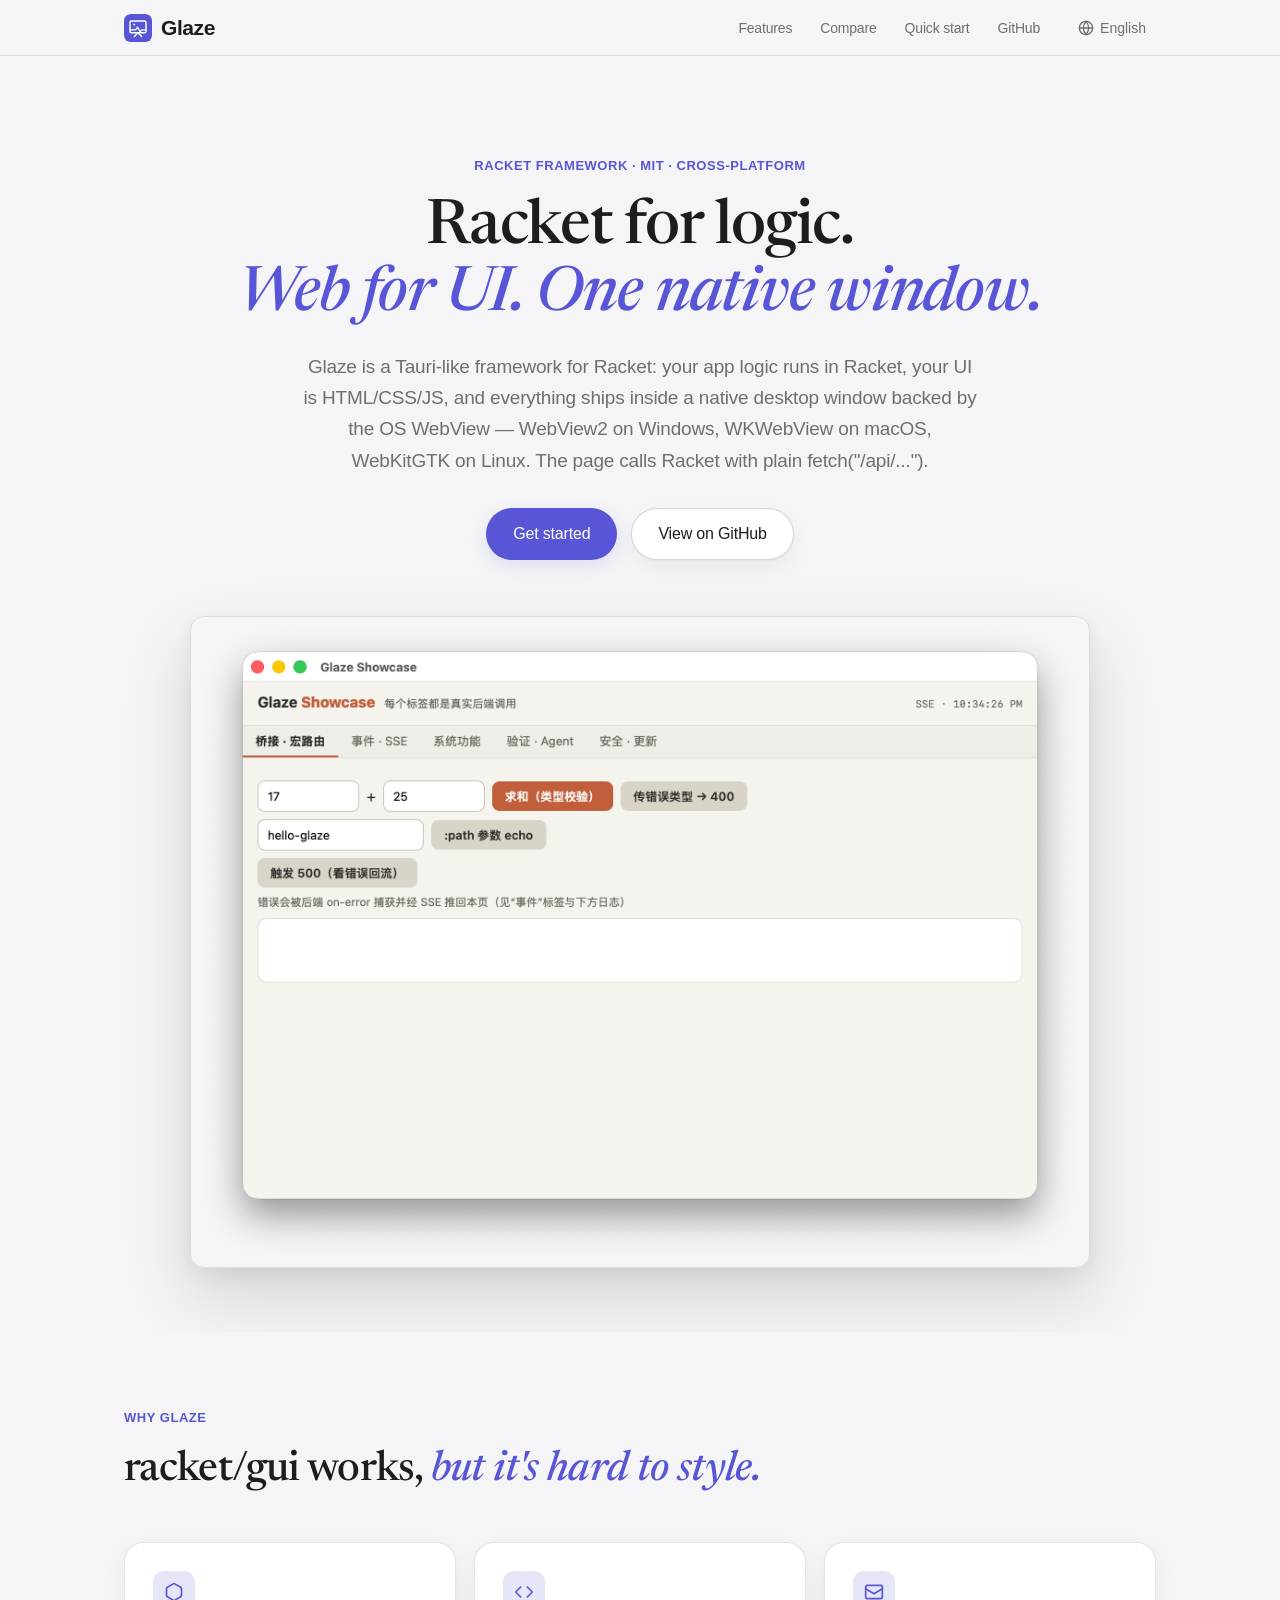
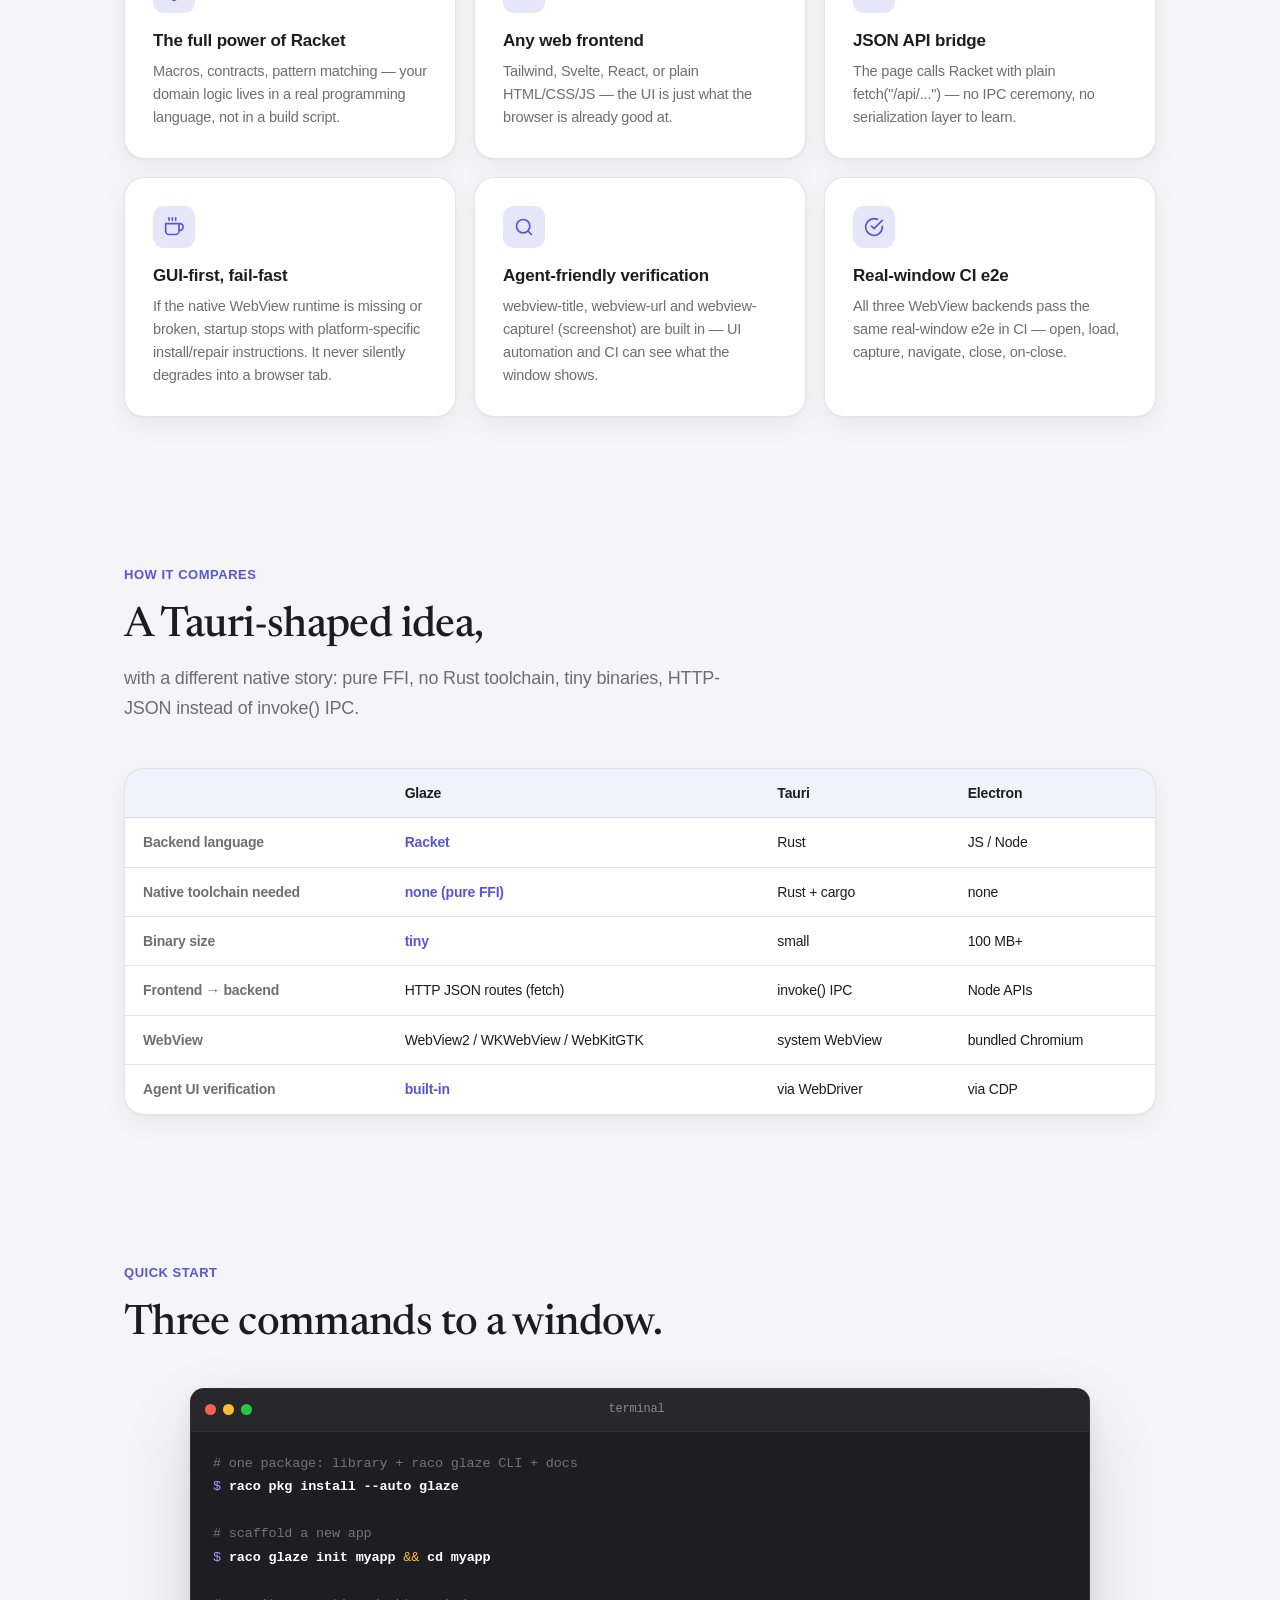
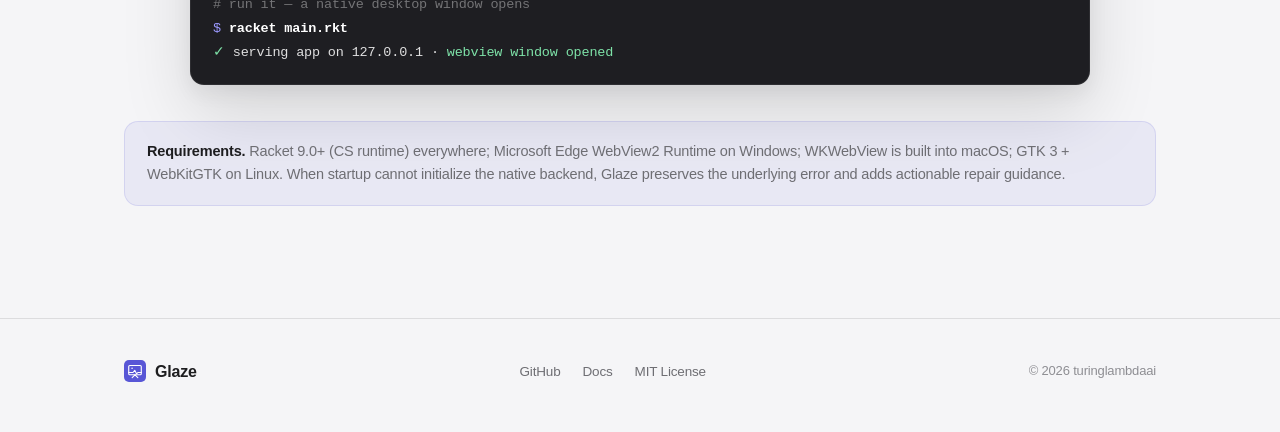
==== docs/index.html @ b22fc03d "build!: require Racket 9.0+ (CS runtime); drop BC and pre-9.0 support" ====
<!DOCTYPE html>
<html lang="en">

<head>
    <meta charset="UTF-8">
    <meta name="viewport" content="width=device-width, initial-scale=1.0">
    <title>Glaze — Racket backend, web UI, native desktop</title>
    <meta name="description" content="Build desktop apps with a Racket backend and a web frontend. A Tauri-like framework for Racket — write your app logic in Racket, build your UI with HTML/CSS/JS, and ship a desktop application.">
    <link rel="stylesheet" href="styles.css">
    <link rel="preconnect" href="https://fonts.googleapis.com">
    <link rel="preconnect" href="https://fonts.gstatic.com" crossorigin>
    <link href="https://fonts.googleapis.com/css2?family=Newsreader:ital,opsz,wght@0,6..72,400;0,6..72,500;1,6..72,500&display=swap" rel="stylesheet">
    <script>document.documentElement.classList.add('js-anim')</script>
    <style>
        :root {
            --accent: #5856D6;
            --accent-hover: #4644C8;
            --accent-soft: rgba(88, 86, 214, 0.15);
            --accent-tint: rgba(88, 86, 214, 0.08);
            --accent-bright: #9B99FF;
        }

        .showcase-img {
            width: 100%;
            border-radius: var(--radius-m);
            box-shadow: var(--shadow-window);
            border: 1px solid var(--border);
            display: block;
        }
    </style>
</head>

<body>

    <!-- Nav -->
    <nav class="nav-container">
        <div class="nav-wrapper">
            <div class="nav-brand">
                <svg class="nav-logo" width="28" height="28" viewBox="0 0 512 512" fill="none">
                    <rect width="512" height="512" rx="115" fill="#5856D6"/>
                    <rect x="110" y="128" width="292" height="216" rx="24" fill="none" stroke="#FFFFFF" stroke-width="26"/>
                    <circle cx="188" cy="192" r="18" fill="#FFFFFF"/>
                    <path d="M110 290 L210 290 L250 240 L290 320 L330 290 L402 290" fill="none" stroke="#FFFFFF" stroke-width="24" stroke-linecap="round" stroke-linejoin="round"/>
                    <path d="M190 410 L256 344 L322 410" fill="none" stroke="#FFFFFF" stroke-width="26" stroke-linecap="round" stroke-linejoin="round"/>
                </svg>
                Glaze
            </div>
            <ul class="nav-menu">
                <li><a href="#features" class="optional" data-en="Features" data-zh="功能">Features</a></li>
                <li><a href="#compare" class="optional" data-en="Compare" data-zh="对比">Compare</a></li>
                <li><a href="#start" data-en="Quick start" data-zh="快速上手">Quick start</a></li>
                <li><a href="https://github.com/turinglambdaai/glaze" class="optional">GitHub</a></li>
                <li class="lang-dropdown-wrapper">
                    <button class="lang-btn" onclick="void 0">
                        <svg width="16" height="16" viewBox="0 0 24 24" fill="none" stroke="currentColor" stroke-width="2" stroke-linecap="round" stroke-linejoin="round">
                            <circle cx="12" cy="12" r="10"></circle>
                            <line x1="2" y1="12" x2="22" y2="12"></line>
                            <path d="M12 2a15.3 15.3 0 0 1 4 10 15.3 15.3 0 0 1-4 10 15.3 15.3 0 0 1-4-10 15.3 15.3 0 0 1 4-10z"></path>
                        </svg>
                        <span id="current-lang-label" data-en="English" data-zh="简体中文">English</span>
                    </button>
                    <ul class="lang-menu">
                        <li onclick="setLanguage('en')">English</li>
                        <li onclick="setLanguage('zh')">简体中文</li>
                    </ul>
                </li>
            </ul>
        </div>
    </nav>

    <!-- Hero -->
    <section class="hero" id="overview">
        <div class="container">
            <span class="eyebrow animate-on-scroll" data-en="Racket framework · MIT · Cross-platform" data-zh="Racket 框架 · MIT · 跨平台">Racket framework · MIT · Cross-platform</span>
            <h1 class="animate-on-scroll">
                <span data-en="Racket for logic." data-zh="Racket 写逻辑，">Racket for logic.</span>
                <span class="accent" data-en="Web for UI. One native window." data-zh="Web 画界面，一个原生窗口。">Web for UI. One native window.</span>
            </h1>
            <p class="lead animate-on-scroll"
                data-en="Glaze is a Tauri-like framework for Racket: your app logic runs in Racket, your UI is HTML/CSS/JS, and everything ships inside a native desktop window backed by the OS WebView — WebView2 on Windows, WKWebView on macOS, WebKitGTK on Linux. The page calls Racket with plain fetch(&quot;/api/...&quot;)."
                data-zh="Glaze 是 Racket 的 Tauri 式框架：应用逻辑跑在 Racket 里，界面用 HTML/CSS/JS 写，最终装进一个由系统 WebView 驱动的原生桌面窗口——Windows 用 WebView2，macOS 用 WKWebView，Linux 用 WebKitGTK。页面里一句 fetch(&quot;/api/...&quot;) 就能调用 Racket。">
                Glaze is a Tauri-like framework for Racket: your app logic runs in Racket, your UI is HTML/CSS/JS, and everything ships inside a native desktop window backed by the OS WebView.
            </p>

            <div class="hero-buttons animate-on-scroll">
                <a href="#start" class="btn btn-primary" data-en="Get started" data-zh="快速上手">Get started</a>
                <a href="https://github.com/turinglambdaai/glaze" class="btn btn-secondary" data-en="View on GitHub" data-zh="在 GitHub 查看">View on GitHub</a>
            </div>

            <div class="hero-visual animate-on-scroll">
                <img class="showcase-img" src="showcase.png" alt="Glaze showcase — every capability in one window" loading="lazy">
            </div>
        </div>
    </section>

    <!-- Features -->
    <section id="features">
        <div class="container">
            <span class="eyebrow animate-on-scroll" data-en="Why Glaze" data-zh="为什么是 Glaze">Why Glaze</span>
            <h2 class="section-title animate-on-scroll">
                <span data-en="racket/gui works," data-zh="racket/gui 能用，">racket/gui works,</span>
                <span class="accent" data-en="but it's hard to style." data-zh="但很难做出产品级 UI。">but it's hard to style.</span>
            </h2>

            <div class="bento-grid">
                <div class="bento-card animate-on-scroll">
                    <div class="card-icon">
                        <svg width="20" height="20" viewBox="0 0 24 24" fill="none" stroke="currentColor" stroke-width="2" stroke-linecap="round" stroke-linejoin="round"><path d="M21 16V8a2 2 0 0 0-1-1.73l-7-4a2 2 0 0 0-2 0l-7 4A2 2 0 0 0 3 8v8a2 2 0 0 0 1 1.73l7 4a2 2 0 0 0 2 0l7-4A2 2 0 0 0 21 16z"/></svg>
                    </div>
                    <h3 data-en="The full power of Racket" data-zh="Racket 的全部威力">The full power of Racket</h3>
                    <p data-en="Macros, contracts, pattern matching — your domain logic lives in a real programming language, not in a build script."
                       data-zh="宏、合约、模式匹配——领域逻辑住在一门真正的编程语言里，而不是构建脚本里。">Macros, contracts, pattern matching — your domain logic lives in a real programming language.</p>
                </div>
                <div class="bento-card animate-on-scroll">
                    <div class="card-icon">
                        <svg width="20" height="20" viewBox="0 0 24 24" fill="none" stroke="currentColor" stroke-width="2" stroke-linecap="round" stroke-linejoin="round"><polyline points="16 18 22 12 16 6"/><polyline points="8 6 2 12 8 18"/></svg>
                    </div>
                    <h3 data-en="Any web frontend" data-zh="任意 Web 前端">Any web frontend</h3>
                    <p data-en="Tailwind, Svelte, React, or plain HTML/CSS/JS — the UI is just what the browser is already good at."
                       data-zh="Tailwind、Svelte、React 或纯 HTML/CSS/JS——界面就用浏览器最擅长的那套。">Tailwind, Svelte, React, or plain HTML/CSS/JS — the UI is just what the browser is already good at.</p>
                </div>
                <div class="bento-card animate-on-scroll">
                    <div class="card-icon">
                        <svg width="20" height="20" viewBox="0 0 24 24" fill="none" stroke="currentColor" stroke-width="2" stroke-linecap="round" stroke-linejoin="round"><rect x="2" y="4" width="20" height="16" rx="2"/><path d="M2 8l10 6 10-6"/></svg>
                    </div>
                    <h3 data-en="JSON API bridge" data-zh="JSON API 桥">JSON API bridge</h3>
                    <p data-en="The page calls Racket with plain fetch(&quot;/api/...&quot;) — no IPC ceremony, no serialization layer to learn."
                       data-zh="页面用一句 fetch(&quot;/api/...&quot;) 调 Racket——没有 IPC 仪式感，没有额外序列化层要学。">The page calls Racket with plain fetch("/api/...") — no IPC ceremony.</p>
                </div>
                <div class="bento-card animate-on-scroll">
                    <div class="card-icon">
                        <svg width="20" height="20" viewBox="0 0 24 24" fill="none" stroke="currentColor" stroke-width="2" stroke-linecap="round" stroke-linejoin="round"><path d="M18 8h1a4 4 0 0 1 0 8h-1M2 8h16v9a4 4 0 0 1-4 4H6a4 4 0 0 1-4-4V8z"/><line x1="6" y1="1" x2="6" y2="4"/><line x1="10" y1="1" x2="10" y2="4"/><line x1="14" y1="1" x2="14" y2="4"/></svg>
                    </div>
                    <h3 data-en="GUI-first, fail-fast" data-zh="GUI 优先，快速失败">GUI-first, fail-fast</h3>
                    <p data-en="If the native WebView runtime is missing or broken, startup stops with platform-specific install/repair instructions. It never silently degrades into a browser tab."
                       data-zh="若系统 WebView 运行时缺失或损坏，启动即停，并给出各平台的安装/修复指引。绝不悄悄退化成一个浏览器标签页。">If the native WebView runtime is missing, startup fails with actionable guidance — never a silent browser-tab fallback.</p>
                </div>
                <div class="bento-card animate-on-scroll">
                    <div class="card-icon">
                        <svg width="20" height="20" viewBox="0 0 24 24" fill="none" stroke="currentColor" stroke-width="2" stroke-linecap="round" stroke-linejoin="round"><circle cx="11" cy="11" r="8"/><line x1="21" y1="21" x2="16.65" y2="16.65"/></svg>
                    </div>
                    <h3 data-en="Agent-friendly verification" data-zh="代理友好的可验证性">Agent-friendly verification</h3>
                    <p data-en="webview-title, webview-url and webview-capture! (screenshot) are built in — UI automation and CI can see what the window shows."
                       data-zh="webview-title、webview-url、webview-capture!（截图）均为内建能力——UI 自动化与 CI 能「看见」窗口里是什么。">webview-title, webview-url and webview-capture! are built in — CI can see what the window shows.</p>
                </div>
                <div class="bento-card animate-on-scroll">
                    <div class="card-icon">
                        <svg width="20" height="20" viewBox="0 0 24 24" fill="none" stroke="currentColor" stroke-width="2" stroke-linecap="round" stroke-linejoin="round"><path d="M22 11.08V12a10 10 0 1 1-5.93-9.14"/><polyline points="22 4 12 14.01 9 11.01"/></svg>
                    </div>
                    <h3 data-en="Real-window CI e2e" data-zh="真实窗口 CI 端到端">Real-window CI e2e</h3>
                    <p data-en="All three WebView backends pass the same real-window e2e in CI — open, load, capture, navigate, close, on-close."
                       data-zh="三个 WebView 后端跑同一套真实窗口端到端 CI——打开、加载、截图、导航、关闭、on-close。">All three WebView backends pass the same real-window e2e in CI.</p>
                </div>
            </div>
        </div>
    </section>

    <!-- Compare -->
    <section id="compare">
        <div class="container">
            <span class="eyebrow animate-on-scroll" data-en="How it compares" data-zh="横向对比">How it compares</span>
            <h2 class="section-title animate-on-scroll" data-en="A Tauri-shaped idea," data-zh="Tauri 形的思路，">A Tauri-shaped idea,</h2>
            <p class="section-lead animate-on-scroll" style="margin-bottom: 0;"
               data-en="with a different native story: pure FFI, no Rust toolchain, tiny binaries, HTTP-JSON instead of invoke() IPC."
               data-zh="但原生实现路线不同：纯 FFI、无需 Rust 工具链、二进制极小、以 HTTP-JSON 取代 invoke() 式 IPC。">
                with a different native story: pure FFI, no Rust toolchain, tiny binaries, HTTP-JSON instead of invoke() IPC.
            </p>

            <div class="compare-table-wrap animate-on-scroll">
                <table class="compare">
                    <thead>
                        <tr>
                            <th data-en=" " data-zh=" "></th>
                            <th>Glaze</th>
                            <th>Tauri</th>
                            <th>Electron</th>
                        </tr>
                    </thead>
                    <tbody>
                        <tr>
                            <td data-en="Backend language" data-zh="后端语言">Backend language</td>
                            <td class="yes">Racket</td>
                            <td>Rust</td>
                            <td>JS / Node</td>
                        </tr>
                        <tr>
                            <td data-en="Native toolchain needed" data-zh="需要原生工具链">Native toolchain needed</td>
                            <td class="yes">none (pure FFI)</td>
                            <td>Rust + cargo</td>
                            <td>none</td>
                        </tr>
                        <tr>
                            <td data-en="Binary size" data-zh="二进制大小">Binary size</td>
                            <td class="yes">tiny</td>
                            <td>small</td>
                            <td>100 MB+</td>
                        </tr>
                        <tr>
                            <td data-en="Frontend → backend" data-zh="前端 → 后端">Frontend → backend</td>
                            <td>HTTP JSON routes (fetch)</td>
                            <td>invoke() IPC</td>
                            <td>Node APIs</td>
                        </tr>
                        <tr>
                            <td data-en="WebView" data-zh="WebView">WebView</td>
                            <td>WebView2 / WKWebView / WebKitGTK</td>
                            <td>system WebView</td>
                            <td>bundled Chromium</td>
                        </tr>
                        <tr>
                            <td data-en="Agent UI verification" data-zh="代理 UI 验证">Agent UI verification</td>
                            <td class="yes">built-in</td>
                            <td>via WebDriver</td>
                            <td>via CDP</td>
                        </tr>
                    </tbody>
                </table>
            </div>
        </div>
    </section>

    <!-- Quick start -->
    <section id="start">
        <div class="container">
            <span class="eyebrow animate-on-scroll" data-en="Quick start" data-zh="快速上手">Quick start</span>
            <h2 class="section-title animate-on-scroll" data-en="Three commands to a window." data-zh="三条命令，一个窗口。">Three commands to a window.</h2>

            <div class="hero-visual animate-on-scroll" style="margin-top: 40px;">
                <div class="code-window">
                    <div class="window-header">
                        <div class="window-controls">
                            <div class="traffic-light close"></div>
                            <div class="traffic-light minimize"></div>
                            <div class="traffic-light maximize"></div>
                        </div>
                        <div class="window-title">terminal</div>
                    </div>
                    <div class="code-body"><span class="comment"># one package: library + raco glaze CLI + docs</span>
<span class="prompt">$</span> <span class="cmd">raco pkg install --auto glaze</span>

<span class="comment"># scaffold a new app</span>
<span class="prompt">$</span> <span class="cmd">raco glaze init myapp</span> <span class="flag">&amp;&amp;</span> <span class="cmd">cd myapp</span>

<span class="comment"># run it — a native desktop window opens</span>
<span class="prompt">$</span> <span class="cmd">racket main.rkt</span>
<span class="ok">✓</span> serving app on 127.0.0.1 · <span class="str">webview window opened</span></div>
                </div>
            </div>

            <div class="callout animate-on-scroll">
                <strong data-en="Requirements." data-zh="环境要求。">Requirements.</strong>
                <span data-en=" Racket 9.0+ (CS runtime) everywhere; Microsoft Edge WebView2 Runtime on Windows; WKWebView is built into macOS; GTK 3 + WebKitGTK on Linux. When startup cannot initialize the native backend, Glaze preserves the underlying error and adds actionable repair guidance."
                      data-zh=" 所有平台需要 Racket 9.0+（CS 运行时）；Windows 需要 Microsoft Edge WebView2 运行时；macOS 的 WKWebView 系统内建；Linux 需要 GTK 3 + WebKitGTK。启动失败时，Glaze 会保留底层错误并附上可执行的修复指引。"> Racket 9.0+ (CS) everywhere; WebView2 on Windows, WKWebView on macOS, WebKitGTK on Linux.</span>
            </div>
        </div>
    </section>

    <!-- Footer -->
    <footer>
        <div class="footer-content">
            <div class="footer-brand">
                <svg width="22" height="22" viewBox="0 0 512 512" fill="none">
                    <rect width="512" height="512" rx="115" fill="#5856D6"/>
                    <rect x="110" y="128" width="292" height="216" rx="24" fill="none" stroke="#FFFFFF" stroke-width="26"/>
                    <circle cx="188" cy="192" r="18" fill="#FFFFFF"/>
                    <path d="M110 290 L210 290 L250 240 L290 320 L330 290 L402 290" fill="none" stroke="#FFFFFF" stroke-width="24" stroke-linecap="round" stroke-linejoin="round"/>
                    <path d="M190 410 L256 344 L322 410" fill="none" stroke="#FFFFFF" stroke-width="26" stroke-linecap="round" stroke-linejoin="round"/>
                </svg>
                Glaze
            </div>
            <div class="footer-links">
                <a href="https://github.com/turinglambdaai/glaze">GitHub</a>
                <a href="https://github.com/turinglambdaai/glaze/blob/main/README.md#quick-start">Docs</a>
                <a href="https://github.com/turinglambdaai/glaze/blob/main/LICENSE">MIT License</a>
            </div>
            <div class="footer-note">© 2026 turinglambdaai</div>
        </div>
    </footer>

    <script>
        // Unified language policy for product sites:
        // - explicit user choice persists and always wins;
        // - otherwise follow the browser/system locale on every visit;
        // - zh* => Simplified Chinese, other known locales => English;
        // - if no locale is available at all, fall back to Chinese.
        //
        // `site-lang` is deliberately treated as legacy because older versions
        // could not distinguish a user click from an automatically applied value.
        var LANGUAGE_OVERRIDE_KEY = 'glaze-lang-override-v2';
        var LEGACY_LANGUAGE_KEY = 'site-lang';
        var pageMetadata = {
            en: {
                title: 'Glaze — Racket backend, web UI, native desktop',
                description: 'Build desktop apps with a Racket backend and a web frontend. A Tauri-like framework for Racket — write your app logic in Racket, build your UI with HTML/CSS/JS, and ship a desktop application.'
            },
            zh: {
                title: 'Glaze — Racket 后端、Web UI、原生桌面应用',
                description: '用 Racket 编写应用逻辑，用 HTML/CSS/JS 构建界面，并通过系统 WebView 交付原生桌面应用。Glaze 是面向 Racket 的 Tauri 式框架。'
            }
        };

        function readLanguageOverride() {
            try {
                var saved = localStorage.getItem(LANGUAGE_OVERRIDE_KEY);
                return saved === 'zh' || saved === 'en' ? saved : null;
            } catch (e) {
                return null;
            }
        }

        function detectBrowserLanguage() {
            var locale = (navigator.languages && navigator.languages[0]) || navigator.language || '';
            if (!locale) return 'zh';
            return String(locale).toLowerCase().indexOf('zh') === 0 ? 'zh' : 'en';
        }

        function applyLanguage(lang, persist) {
            if (persist) {
                try { localStorage.setItem(LANGUAGE_OVERRIDE_KEY, lang); } catch (e) { /* private mode */ }
            }

            document.querySelectorAll('[data-en]').forEach(function (el) {
                var text = el.getAttribute('data-' + lang);
                if (text !== null) el.textContent = text;
            });
            document.documentElement.lang = lang === 'zh' ? 'zh-CN' : 'en';
            document.documentElement.setAttribute('data-language', lang);

            var label = document.getElementById('current-lang-label');
            if (label) label.textContent = lang === 'zh' ? '简体中文' : 'English';

            var metadata = pageMetadata[lang];
            if (metadata) {
                document.title = metadata.title;
                var description = document.querySelector('meta[name="description"]');
                if (description) description.setAttribute('content', metadata.description);
            }
        }

        function setLanguage(lang) {
            if (lang !== 'zh' && lang !== 'en') return;
            applyLanguage(lang, true);
        }

        try { localStorage.removeItem(LEGACY_LANGUAGE_KEY); } catch (e) { /* private mode */ }
        applyLanguage(readLanguageOverride() || detectBrowserLanguage(), false);

        window.addEventListener('languagechange', function () {
            if (!readLanguageOverride()) applyLanguage(detectBrowserLanguage(), false);
        });

        // Scroll-in animation.
        var observer = new IntersectionObserver(function (entries) {
            entries.forEach(function (entry) {
                if (entry.isIntersecting) {
                    entry.target.classList.add('is-visible');
                    observer.unobserve(entry.target);
                }
            });
        }, { threshold: 0.12 });
        document.querySelectorAll('.animate-on-scroll').forEach(function (el) { observer.observe(el); });
    </script>
</body>

</html>
---- docs/styles.css ----
/*
 * Shared product-site stylesheet — turinglambdaai family design system.
 * Same token skeleton as taskly.jrtx.site; each site overrides the accent
 * variables in a small inline <style> block in its <head>.
 */

:root {
    --bg: #F5F5F7;
    --bg-card: #FFFFFF;
    --bg-elevated: #FFFFFF;
    --text: #1D1D1F;
    --text-2: #6E6E73;
    --text-3: #8E8E93;
    --accent: #007AFF;
    --accent-hover: #0066D6;
    --accent-soft: rgba(0, 122, 255, 0.14);
    --accent-tint: rgba(0, 122, 255, 0.08);
    --border: rgba(0, 0, 0, 0.10);
    --border-strong: rgba(0, 0, 0, 0.16);

    --font-sans: -apple-system, BlinkMacSystemFont, "SF Pro Text", "Segoe UI", Roboto, Helvetica, Arial, sans-serif;
    --font-serif: "Newsreader", Georgia, serif;
    --font-mono: ui-monospace, "SF Mono", "Cascadia Code", Menlo, Consolas, monospace;

    --wrapper-width: 1080px;
    --radius-l: 20px;
    --radius-m: 14px;
    --radius-s: 10px;

    --shadow-card: 0 1px 2px rgba(0, 0, 0, 0.04), 0 8px 24px rgba(0, 0, 0, 0.05);
    --shadow-hover: 0 2px 4px rgba(0, 0, 0, 0.05), 0 14px 40px rgba(0, 0, 0, 0.09);
    --shadow-window: 0 30px 70px rgba(0, 0, 0, 0.13), 0 8px 20px rgba(0, 0, 0, 0.06);

    --ease: cubic-bezier(0.2, 0.8, 0.2, 1);
}

* { box-sizing: border-box; margin: 0; padding: 0; }

html { scroll-behavior: smooth; }

body {
    font-family: var(--font-sans);
    background-color: var(--bg);
    color: var(--text);
    line-height: 1.6;
    letter-spacing: -0.011em;
    -webkit-font-smoothing: antialiased;
    -moz-osx-font-smoothing: grayscale;
}

a { text-decoration: none; color: var(--accent); transition: color 0.2s var(--ease); }
ul { list-style: none; }

::selection { background: var(--accent-soft); color: var(--text); }

/* ---------- Navigation ---------- */
.nav-container {
    position: sticky;
    top: 0;
    width: 100%;
    height: 56px;
    background: rgba(245, 245, 247, 0.78);
    backdrop-filter: saturate(180%) blur(20px);
    -webkit-backdrop-filter: saturate(180%) blur(20px);
    border-bottom: 1px solid var(--border);
    z-index: 9999;
}

.nav-wrapper {
    max-width: var(--wrapper-width);
    margin: 0 auto;
    height: 100%;
    display: flex;
    justify-content: space-between;
    align-items: center;
    padding: 0 24px;
}

.nav-brand {
    display: flex;
    align-items: center;
    gap: 9px;
    font-weight: 600;
    font-size: 21px;
    color: var(--text);
    letter-spacing: -0.02em;
}

.nav-logo { flex-shrink: 0; border-radius: 6px; }

.nav-menu { display: flex; gap: 28px; align-items: center; }

.nav-menu a {
    font-size: 14px;
    color: var(--text-2);
    font-weight: 450;
    transition: color 0.2s;
}
.nav-menu a:hover { color: var(--accent); }

/* Language dropdown */
.lang-dropdown-wrapper { position: relative; }
.lang-btn {
    display: flex;
    align-items: center;
    gap: 6px;
    background: none;
    border: none;
    cursor: pointer;
    font-family: var(--font-sans);
    font-size: 14px;
    color: var(--text-2);
    padding: 6px 10px;
    border-radius: 8px;
    transition: all 0.2s var(--ease);
}
.lang-btn:hover { color: var(--accent); background: var(--accent-tint); }
.lang-menu {
    position: absolute;
    top: calc(100% + 6px);
    right: 0;
    background: var(--bg-card);
    border: 1px solid var(--border);
    border-radius: var(--radius-s);
    box-shadow: var(--shadow-hover);
    padding: 6px;
    min-width: 130px;
    opacity: 0;
    visibility: hidden;
    transform: translateY(-4px);
    transition: all 0.18s var(--ease);
    z-index: 10000;
}
.lang-dropdown-wrapper:hover .lang-menu,
.lang-dropdown-wrapper:focus-within .lang-menu {
    opacity: 1;
    visibility: visible;
    transform: translateY(0);
}
.lang-menu li {
    padding: 7px 12px;
    font-size: 14px;
    color: var(--text);
    border-radius: 6px;
    cursor: pointer;
    transition: background 0.15s;
}
.lang-menu li:hover { background: var(--accent-tint); color: var(--accent); }

/* ---------- Layout ---------- */
.container { max-width: var(--wrapper-width); margin: 0 auto; padding: 0 24px; }
section { padding: 72px 0; }

.eyebrow {
    display: inline-block;
    font-size: 13px;
    font-weight: 550;
    letter-spacing: 0.04em;
    text-transform: uppercase;
    color: var(--accent);
    margin-bottom: 18px;
}

.section-title {
    font-family: var(--font-serif);
    font-size: 42px;
    line-height: 1.12;
    font-weight: 500;
    letter-spacing: -0.015em;
    color: var(--text);
    margin-bottom: 14px;
}
.section-title .accent { color: var(--accent); font-style: italic; }

.section-lead {
    font-size: 18px;
    color: var(--text-2);
    max-width: 640px;
    line-height: 1.65;
}

.text-center { text-align: center; }
.text-center .section-lead { margin: 0 auto; }

/* ---------- Hero ---------- */
.hero { padding: 96px 0 64px; text-align: center; overflow: hidden; }

.hero h1 {
    font-family: var(--font-serif);
    font-size: clamp(38px, 6vw, 62px);
    line-height: 1.08;
    font-weight: 500;
    letter-spacing: -0.02em;
    margin-bottom: 22px;
}
.hero h1 .accent { color: var(--accent); font-style: italic; }
.hero h1 span { display: block; }

.hero .lead {
    font-size: 19px;
    color: var(--text-2);
    max-width: 680px;
    margin: 0 auto 32px;
    line-height: 1.65;
}

.hero-buttons {
    display: flex;
    gap: 14px;
    justify-content: center;
    flex-wrap: wrap;
    margin-bottom: 20px;
}

.btn {
    display: inline-flex;
    align-items: center;
    gap: 8px;
    padding: 12px 26px;
    border-radius: 999px;
    font-size: 16px;
    font-weight: 500;
    transition: all 0.2s var(--ease);
    border: 1px solid transparent;
}
.btn-primary {
    background: var(--accent);
    color: #fff;
    box-shadow: 0 6px 18px var(--accent-soft);
}
.btn-primary:hover {
    background: var(--accent-hover);
    transform: translateY(-1px);
    box-shadow: 0 10px 26px var(--accent-soft);
}
.btn-secondary {
    background: var(--bg-card);
    color: var(--text);
    border: 1px solid var(--border-strong);
    box-shadow: var(--shadow-card);
}
.btn-secondary:hover { color: var(--accent); border-color: var(--accent); }

.hero-visual {
    max-width: 900px;
    margin: 56px auto 0;
    position: relative;
}

/* ---------- Bento feature grid ---------- */
.bento-grid {
    display: grid;
    grid-template-columns: repeat(3, 1fr);
    gap: 18px;
    margin-top: 48px;
}
.bento-card {
    background: var(--bg-card);
    border: 1px solid var(--border);
    border-radius: var(--radius-l);
    padding: 28px;
    transition: all 0.25s var(--ease);
    box-shadow: var(--shadow-card);
}
.bento-card:hover {
    transform: translateY(-3px);
    box-shadow: var(--shadow-hover);
    border-color: var(--accent);
}
.bento-card.span-2 { grid-column: span 2; }
.bento-card h3 {
    font-size: 17px;
    font-weight: 600;
    margin: 14px 0 6px;
    letter-spacing: -0.01em;
}
.bento-card p { font-size: 14.5px; color: var(--text-2); line-height: 1.6; }
.card-icon {
    width: 42px;
    height: 42px;
    border-radius: 11px;
    background: var(--accent-soft);
    color: var(--accent);
    display: flex;
    align-items: center;
    justify-content: center;
}

/* ---------- Code windows (mac-style) ---------- */
.code-window {
    background: #1E1E22;
    border-radius: var(--radius-m);
    box-shadow: var(--shadow-window);
    overflow: hidden;
    text-align: left;
    border: 1px solid rgba(255, 255, 255, 0.07);
}
.window-header {
    display: flex;
    align-items: center;
    padding: 11px 14px;
    background: rgba(255, 255, 255, 0.045);
    border-bottom: 1px solid rgba(255, 255, 255, 0.06);
}
.window-controls { display: flex; gap: 7px; }
.traffic-light { width: 11px; height: 11px; border-radius: 50%; }
.traffic-light.close { background: #FF5F57; }
.traffic-light.minimize { background: #FEBC2E; }
.traffic-light.maximize { background: #28C840; }
.window-title {
    flex: 1;
    text-align: center;
    font-size: 12px;
    color: rgba(255, 255, 255, 0.45);
    font-family: var(--font-mono);
    margin-right: 54px;
}
.code-body {
    padding: 20px 22px;
    font-family: var(--font-mono);
    font-size: 13.5px;
    line-height: 1.75;
    color: rgba(255, 255, 255, 0.86);
    overflow-x: auto;
    white-space: pre;
}
.code-body .prompt { color: var(--accent-bright, #6CB6FF); user-select: none; }
.code-body .cmd { color: #FFFFFF; font-weight: 600; }
.code-body .str { color: #7EE2A8; }
.code-body .flag { color: #FEBC2E; }
.code-body .comment { color: rgba(255, 255, 255, 0.38); }
.code-body .ok { color: #7EE2A8; }
.code-body .kw { color: #C792EA; }
.code-body .dim { color: rgba(255, 255, 255, 0.5); }

/* ---------- Split view (two code panes side by side) ---------- */
.split-view {
    display: grid;
    grid-template-columns: 1fr 1fr;
    gap: 18px;
    margin-top: 48px;
}
.split-pane-label {
    font-size: 13px;
    font-weight: 600;
    color: var(--text-2);
    margin: 26px 0 10px;
    letter-spacing: 0.02em;
    text-transform: uppercase;
}
.split-view .split-pane-label { margin-top: 0; }

/* ---------- Compare table ---------- */
.compare-table-wrap {
    margin-top: 44px;
    overflow-x: auto;
    border-radius: var(--radius-l);
    border: 1px solid var(--border);
    background: var(--bg-card);
    box-shadow: var(--shadow-card);
}
table.compare {
    width: 100%;
    border-collapse: collapse;
    font-size: 14px;
    min-width: 620px;
}
.compare th, .compare td {
    padding: 13px 18px;
    text-align: left;
    border-bottom: 1px solid var(--border);
}
.compare th {
    font-weight: 600;
    background: var(--accent-tint);
    color: var(--text);
    white-space: nowrap;
}
.compare td:first-child { font-weight: 550; color: var(--text-2); white-space: nowrap; }
.compare tr:last-child td { border-bottom: none; }
.compare td { color: var(--text); }
.compare .yes { color: var(--accent); font-weight: 600; }

/* ---------- Download / platform grid ---------- */
.platforms-grid {
    display: grid;
    grid-template-columns: repeat(3, 1fr);
    gap: 18px;
    margin-top: 44px;
}
.platform-card {
    background: var(--bg-card);
    border: 1px solid var(--border);
    border-radius: var(--radius-m);
    padding: 24px;
    text-align: center;
    transition: all 0.2s var(--ease);
    display: block;
    color: var(--text);
    box-shadow: var(--shadow-card);
}
.platform-card:hover {
    transform: translateY(-2px);
    box-shadow: var(--shadow-hover);
    border-color: var(--accent);
    color: var(--text);
}
.platform-icon { font-size: 30px; margin-bottom: 8px; color: var(--text-2); }
.platform-name { font-weight: 600; font-size: 15px; }
.platform-format { font-size: 12.5px; color: var(--text-3); font-family: var(--font-mono); margin-top: 3px; }

.download-cta {
    margin-top: 30px;
    font-size: 14px;
    color: var(--text-2);
}
.version-badge {
    display: inline-flex;
    align-items: center;
    gap: 6px;
    background: var(--bg-card);
    border: 1px solid var(--border);
    padding: 5px 14px;
    border-radius: 999px;
    font-size: 13px;
    color: var(--text-2);
}
.version-badge .ver { color: var(--accent); font-weight: 600; }

/* ---------- Callout ---------- */
.callout {
    margin-top: 36px;
    background: var(--accent-tint);
    border: 1px solid var(--accent-soft);
    border-radius: var(--radius-m);
    padding: 18px 22px;
    font-size: 14.5px;
    color: var(--text-2);
}
.callout strong { color: var(--text); }

/* ---------- Loop diagram (benchpilot) ---------- */
.loop-diagram {
    display: flex;
    align-items: center;
    justify-content: center;
    gap: 10px;
    flex-wrap: wrap;
    margin: 48px 0 8px;
}
.loop-step {
    background: var(--bg-card);
    border: 1px solid var(--border);
    border-radius: 999px;
    padding: 10px 22px;
    font-family: var(--font-mono);
    font-size: 14px;
    font-weight: 600;
    box-shadow: var(--shadow-card);
    color: var(--text);
}
.loop-step.hot {
    border-color: var(--accent);
    color: var(--accent);
    background: var(--accent-tint);
}
.loop-arrow { color: var(--text-3); font-size: 18px; }

/* ---------- Stacked architecture (benchpilot) ---------- */
.arch-stack {
    margin-top: 44px;
    display: flex;
    flex-direction: column;
    align-items: center;
    gap: 10px;
}
.arch-row {
    display: flex;
    gap: 12px;
    justify-content: center;
    flex-wrap: wrap;
}
.arch-node {
    background: var(--bg-card);
    border: 1px solid var(--border);
    border-radius: var(--radius-s);
    padding: 9px 20px;
    font-family: var(--font-mono);
    font-size: 13.5px;
    box-shadow: var(--shadow-card);
    color: var(--text);
}
.arch-node.core {
    border-color: var(--accent);
    background: var(--accent-tint);
    color: var(--accent);
    font-weight: 600;
}
.arch-node.hw { border-style: dashed; color: var(--text-2); }
.arch-connector { color: var(--text-3); font-size: 15px; line-height: 1; }

/* ---------- Mockup: generic app screen ---------- */
.app-window {
    background: var(--bg-elevated);
    border-radius: var(--radius-m);
    box-shadow: var(--shadow-window);
    overflow: hidden;
    text-align: left;
    border: 1px solid var(--border);
}

/* ---------- Footer ---------- */
footer {
    border-top: 1px solid var(--border);
    padding: 40px 0 48px;
    margin-top: 40px;
}
.footer-content {
    max-width: var(--wrapper-width);
    margin: 0 auto;
    padding: 0 24px;
    display: flex;
    justify-content: space-between;
    align-items: center;
    flex-wrap: wrap;
    gap: 16px;
}
.footer-brand {
    display: flex;
    align-items: center;
    gap: 9px;
    font-weight: 600;
    font-size: 16px;
    color: var(--text);
}
.footer-links { display: flex; gap: 22px; }
.footer-links a { font-size: 13.5px; color: var(--text-2); }
.footer-links a:hover { color: var(--accent); }
.footer-note { font-size: 13px; color: var(--text-3); }

/* ---------- Scroll animation ----------
   Hidden-until-revealed only when JS is active (html.js-anim), so content
   stays visible without JavaScript and for crawlers. */
html.js-anim .animate-on-scroll {
    opacity: 0;
    transform: translateY(22px);
    transition: opacity 0.7s var(--ease), transform 0.7s var(--ease);
}
html.js-anim .animate-on-scroll.is-visible { opacity: 1; transform: translateY(0); }

/* ---------- Responsive ---------- */
@media (max-width: 900px) {
    .bento-grid { grid-template-columns: 1fr 1fr; }
    .platforms-grid { grid-template-columns: 1fr; }
    .split-view { grid-template-columns: 1fr; }
    section { padding: 56px 0; }
    .hero { padding: 72px 0 48px; }
}

@media (max-width: 600px) {
    .bento-grid { grid-template-columns: 1fr; }
    .bento-card.span-2 { grid-column: span 1; }
    .section-title { font-size: 32px; }
    .nav-menu { gap: 16px; }
    .nav-menu a.optional { display: none; }
}
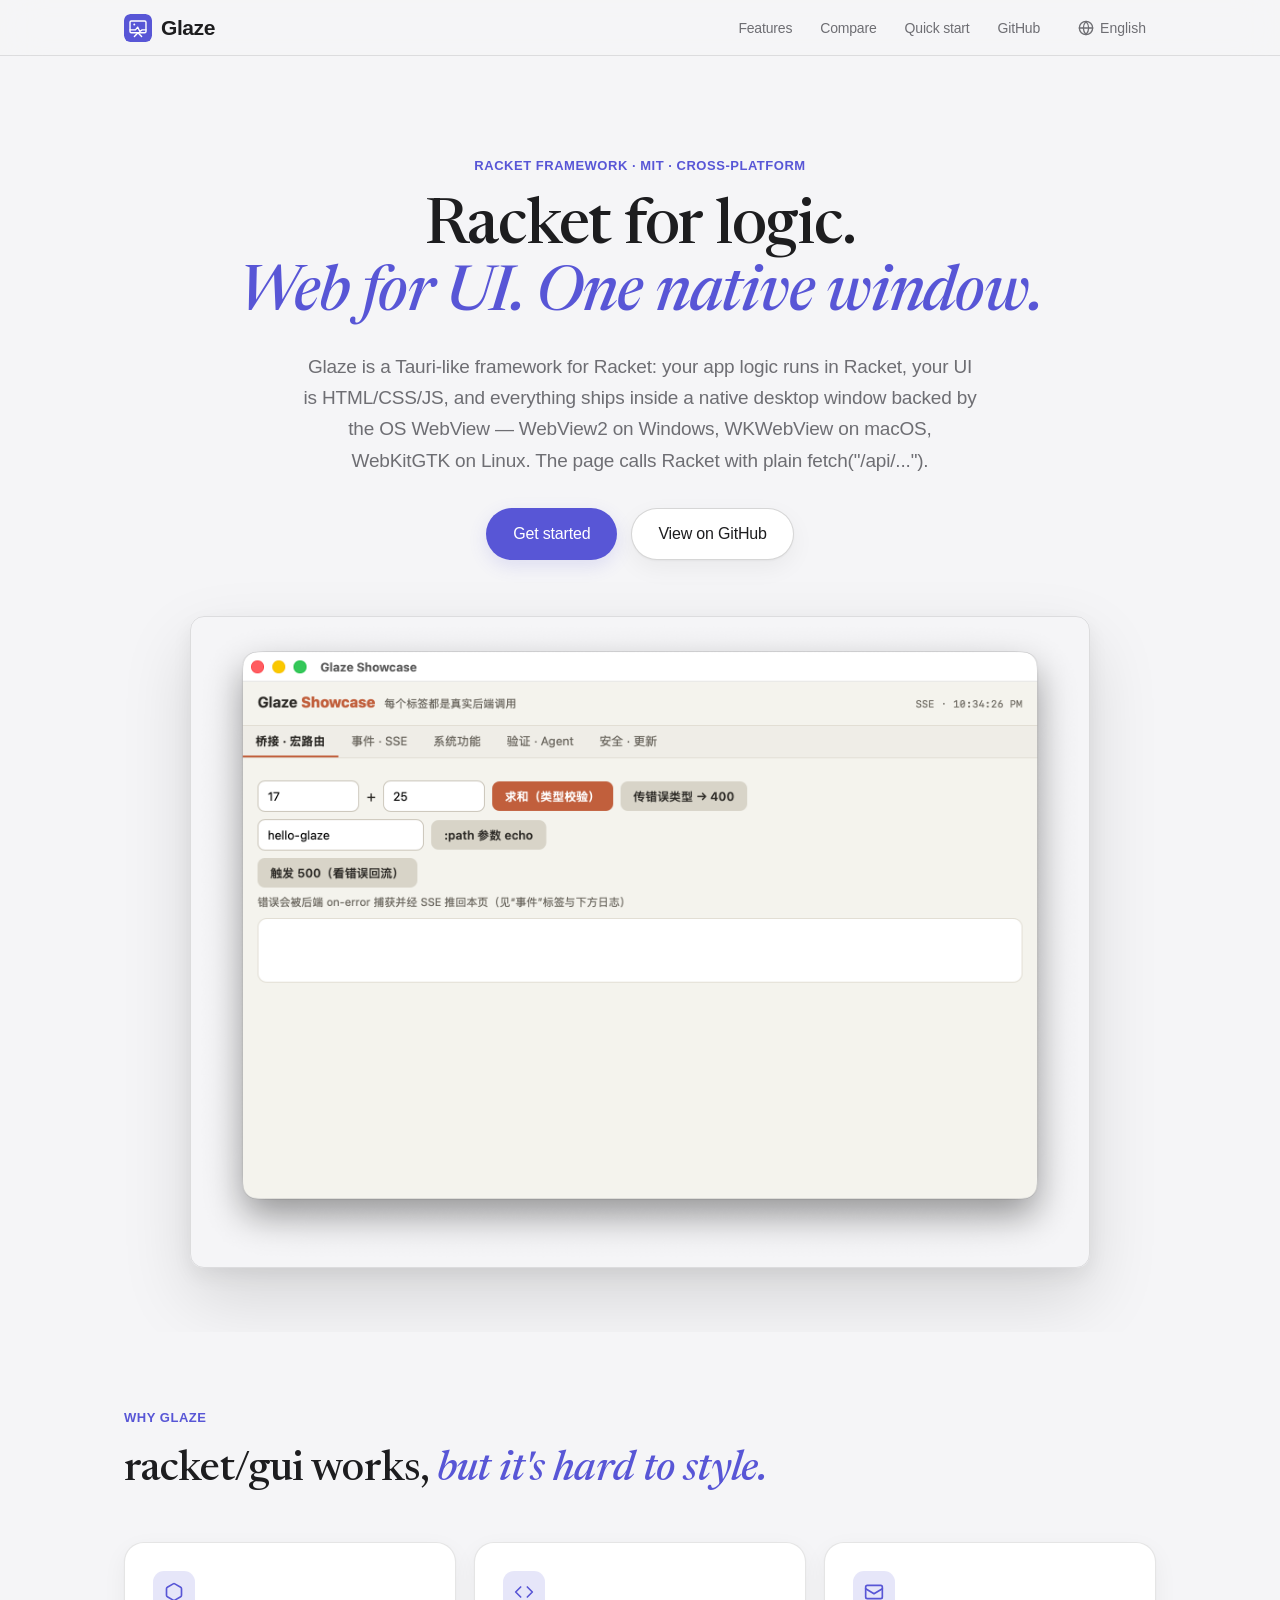
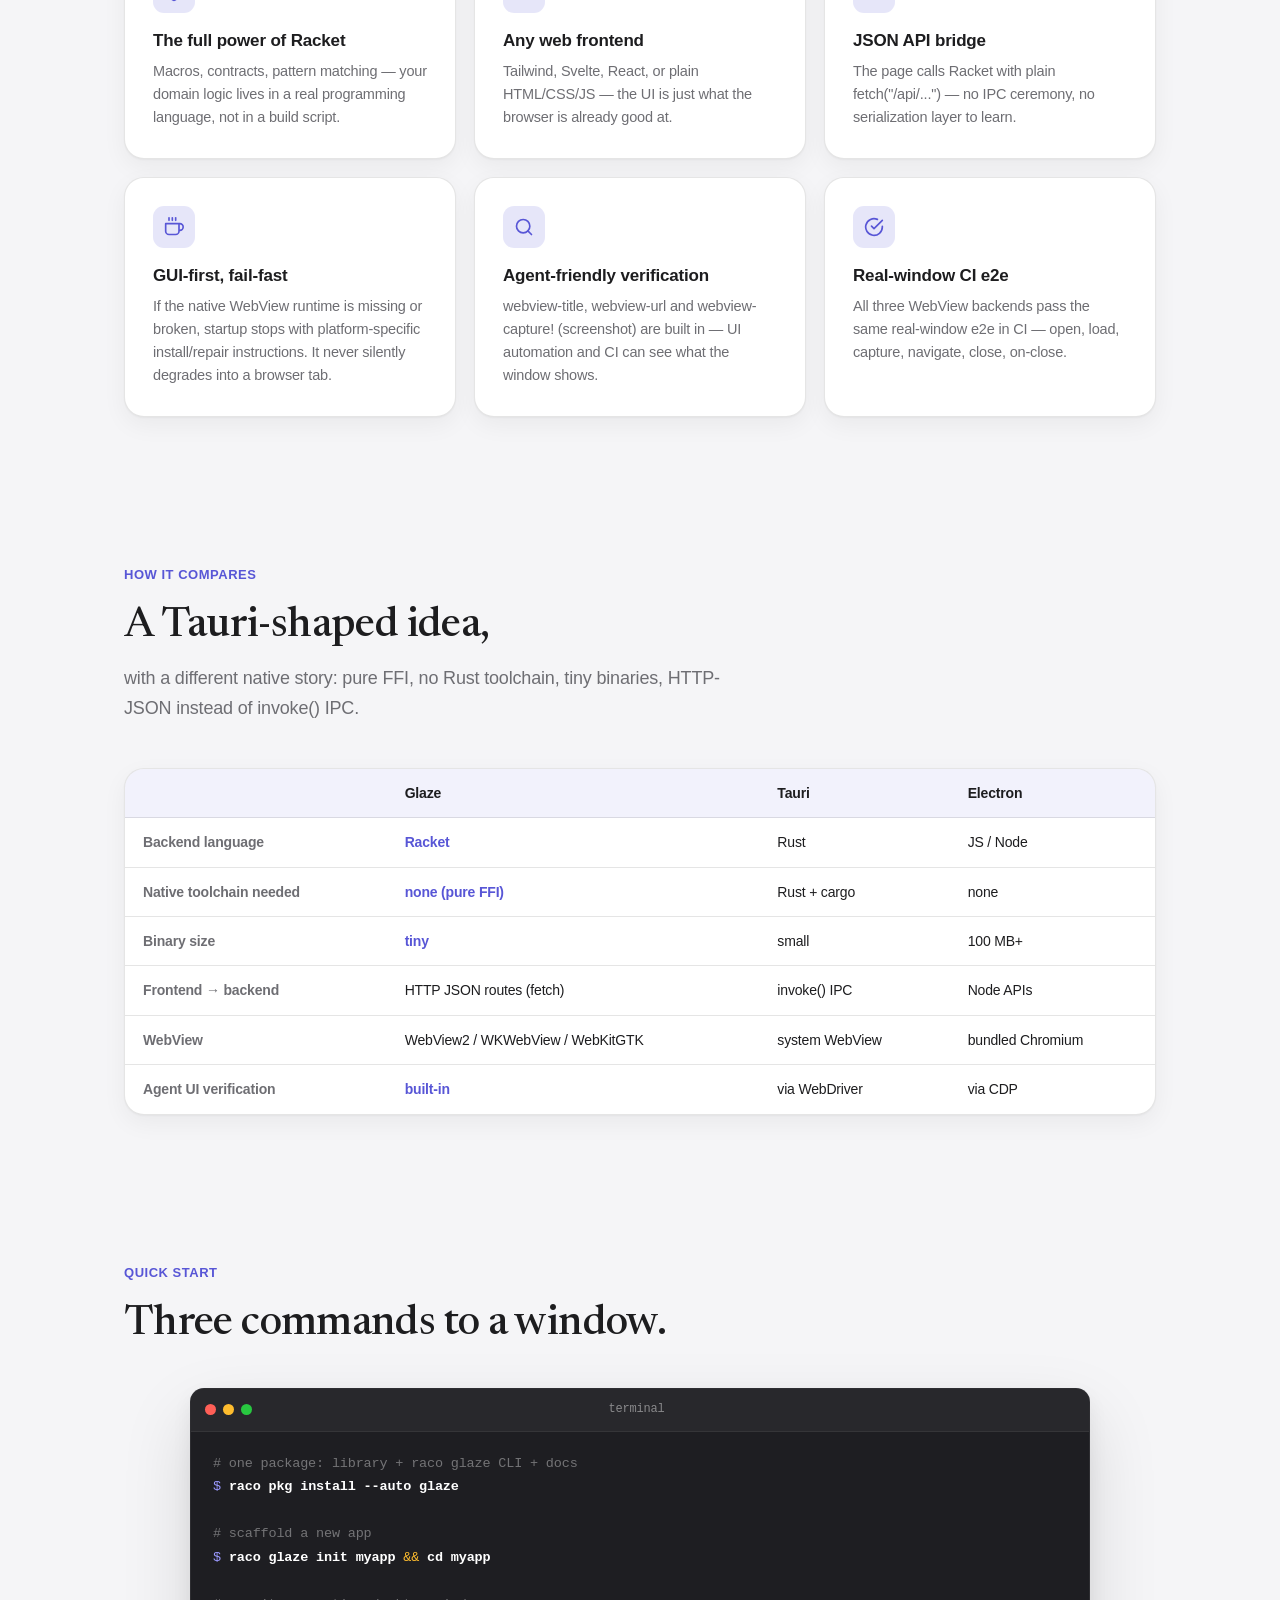
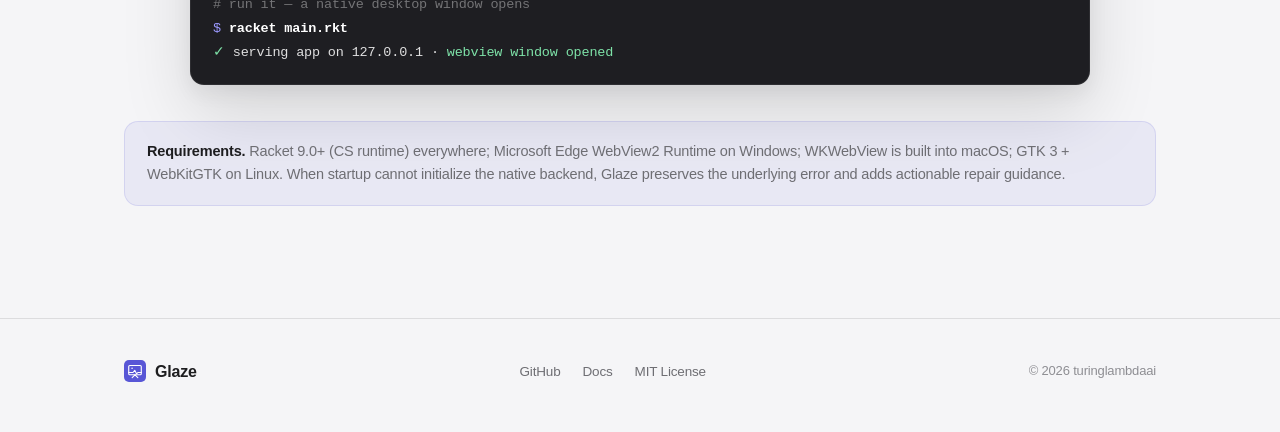
==== commit 1438f764: "Self-host Newsreader (variable, latin subset), drop Google Fonts CDN" ====
--- a/docs/index.html
+++ b/docs/index.html
@@ -7,9 +7,8 @@
     <title>Glaze — Racket backend, web UI, native desktop</title>
     <meta name="description" content="Build desktop apps with a Racket backend and a web frontend. A Tauri-like framework for Racket — write your app logic in Racket, build your UI with HTML/CSS/JS, and ship a desktop application.">
     <link rel="stylesheet" href="styles.css">
-    <link rel="preconnect" href="https://fonts.googleapis.com">
-    <link rel="preconnect" href="https://fonts.gstatic.com" crossorigin>
-    <link href="https://fonts.googleapis.com/css2?family=Newsreader:ital,opsz,wght@0,6..72,400;0,6..72,500;1,6..72,500&display=swap" rel="stylesheet">
+    <link rel="preload" href="fonts/newsreader-latin-var.woff2" as="font" type="font/woff2" crossorigin>
+    <link rel="preload" href="fonts/newsreader-latin-var-italic.woff2" as="font" type="font/woff2" crossorigin>
     <script>document.documentElement.classList.add('js-anim')</script>
     <style>
         :root {
--- a/docs/styles.css
+++ b/docs/styles.css
@@ -1,3 +1,20 @@
+/* Self-hosted Newsreader (variable, latin subset) — no third-party font CDN */
+@font-face {
+    font-family: "Newsreader";
+    font-style: normal;
+    font-weight: 200 800;
+    font-display: swap;
+    src: url("fonts/newsreader-latin-var.woff2") format("woff2");
+}
+
+@font-face {
+    font-family: "Newsreader";
+    font-style: italic;
+    font-weight: 200 800;
+    font-display: swap;
+    src: url("fonts/newsreader-latin-var-italic.woff2") format("woff2");
+}
+
 /*
  * Shared product-site stylesheet — turinglambdaai family design system.
  * Same token skeleton as taskly.jrtx.site; each site overrides the accent
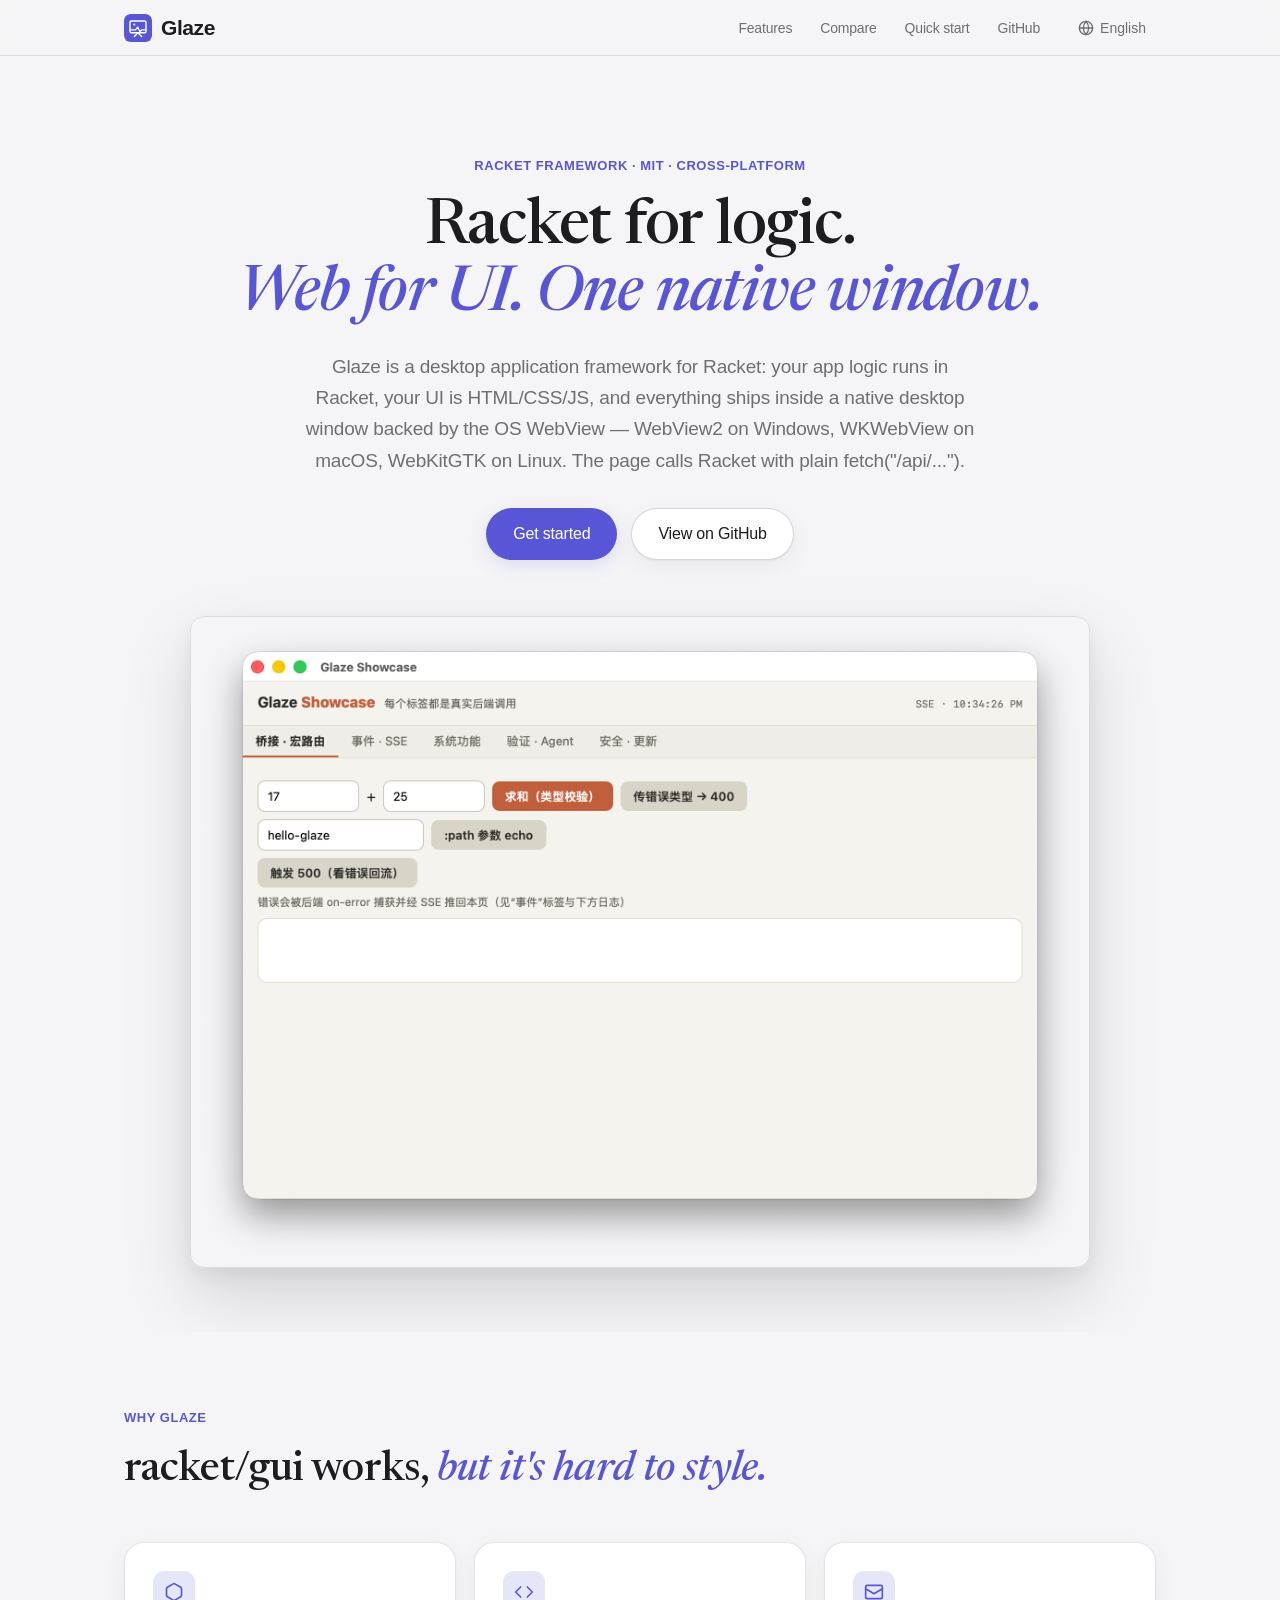
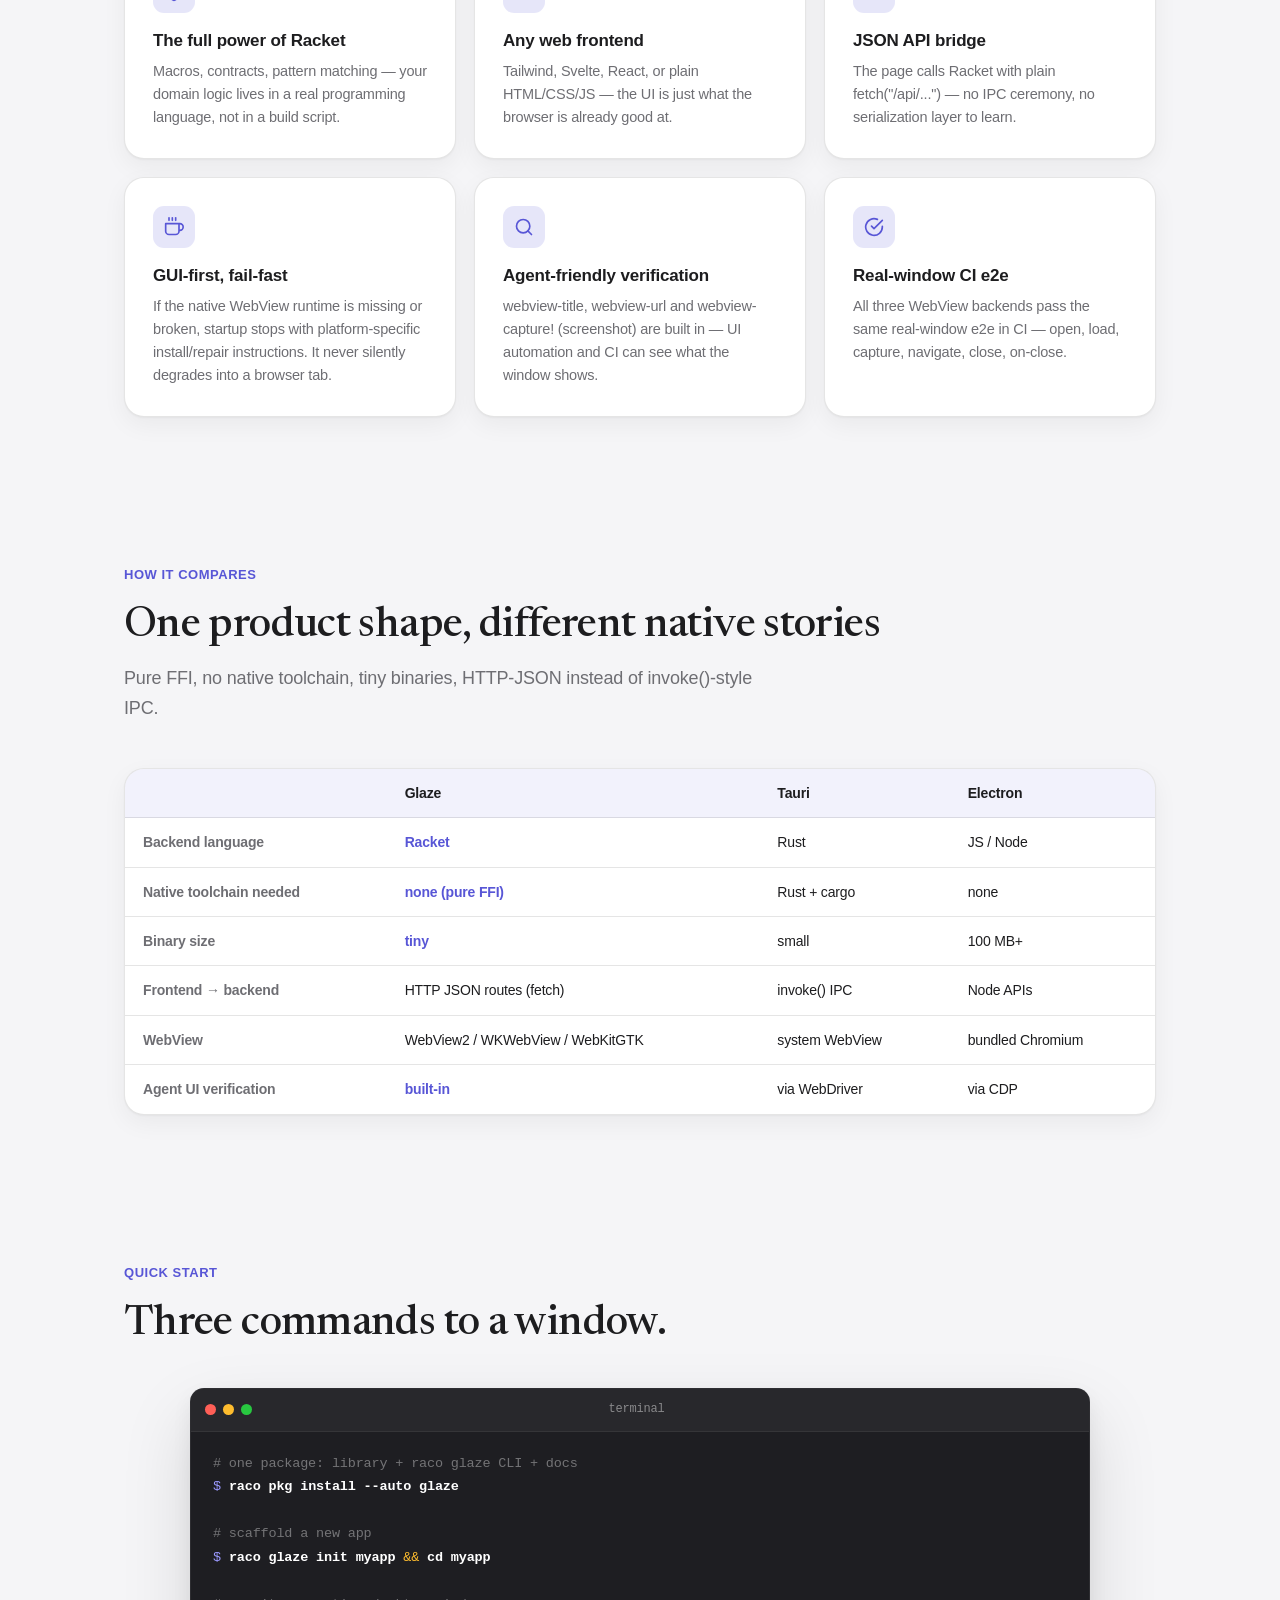
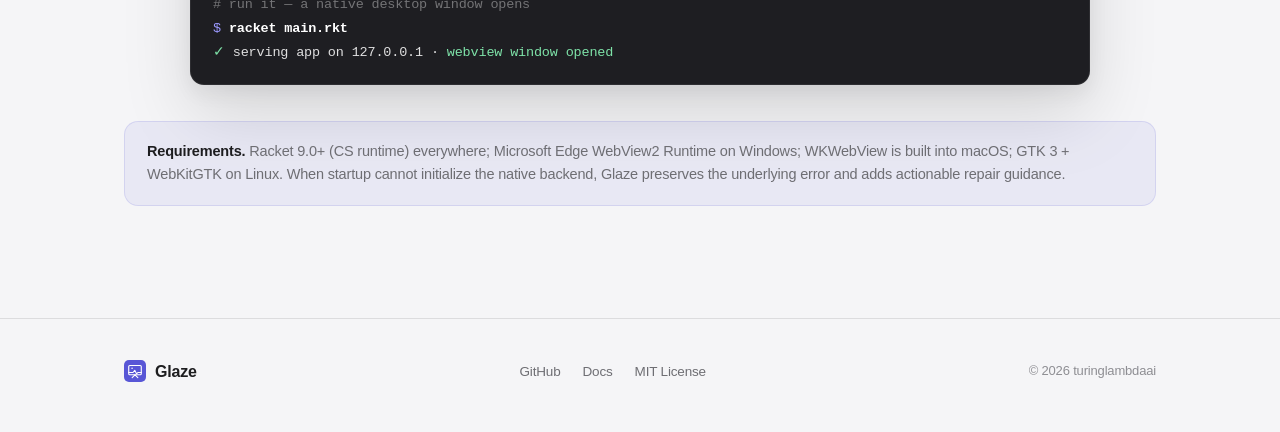
==== commit f80a9857: "docs: define the category on our own terms — drop Tauri framing from README/site narrative (technica" ====
--- a/docs/index.html
+++ b/docs/index.html
@@ -5,7 +5,7 @@
     <meta charset="UTF-8">
     <meta name="viewport" content="width=device-width, initial-scale=1.0">
     <title>Glaze — Racket backend, web UI, native desktop</title>
-    <meta name="description" content="Build desktop apps with a Racket backend and a web frontend. A Tauri-like framework for Racket — write your app logic in Racket, build your UI with HTML/CSS/JS, and ship a desktop application.">
+    <meta name="description" content="Build desktop apps with a Racket backend and a web frontend — write your app logic in Racket, build your UI with HTML/CSS/JS, and ship a desktop application.">
     <link rel="stylesheet" href="styles.css">
     <link rel="preload" href="fonts/newsreader-latin-var.woff2" as="font" type="font/woff2" crossorigin>
     <link rel="preload" href="fonts/newsreader-latin-var-italic.woff2" as="font" type="font/woff2" crossorigin>
@@ -76,9 +76,9 @@
                 <span class="accent" data-en="Web for UI. One native window." data-zh="Web 画界面，一个原生窗口。">Web for UI. One native window.</span>
             </h1>
             <p class="lead animate-on-scroll"
-                data-en="Glaze is a Tauri-like framework for Racket: your app logic runs in Racket, your UI is HTML/CSS/JS, and everything ships inside a native desktop window backed by the OS WebView — WebView2 on Windows, WKWebView on macOS, WebKitGTK on Linux. The page calls Racket with plain fetch(&quot;/api/...&quot;)."
-                data-zh="Glaze 是 Racket 的 Tauri 式框架：应用逻辑跑在 Racket 里，界面用 HTML/CSS/JS 写，最终装进一个由系统 WebView 驱动的原生桌面窗口——Windows 用 WebView2，macOS 用 WKWebView，Linux 用 WebKitGTK。页面里一句 fetch(&quot;/api/...&quot;) 就能调用 Racket。">
-                Glaze is a Tauri-like framework for Racket: your app logic runs in Racket, your UI is HTML/CSS/JS, and everything ships inside a native desktop window backed by the OS WebView.
+                data-en="Glaze is a desktop application framework for Racket: your app logic runs in Racket, your UI is HTML/CSS/JS, and everything ships inside a native desktop window backed by the OS WebView — WebView2 on Windows, WKWebView on macOS, WebKitGTK on Linux. The page calls Racket with plain fetch(&quot;/api/...&quot;)."
+                data-zh="Glaze 是面向 Racket 的桌面应用框架：应用逻辑跑在 Racket 里，界面用 HTML/CSS/JS 写，最终装进一个由系统 WebView 驱动的原生桌面窗口——Windows 用 WebView2，macOS 用 WKWebView，Linux 用 WebKitGTK。页面里一句 fetch(&quot;/api/...&quot;) 就能调用 Racket。">
+                Glaze is a desktop application framework for Racket: your app logic runs in Racket, your UI is HTML/CSS/JS, and everything ships inside a native desktop window backed by the OS WebView.
             </p>
 
             <div class="hero-buttons animate-on-scroll">
@@ -158,11 +158,11 @@
     <section id="compare">
         <div class="container">
             <span class="eyebrow animate-on-scroll" data-en="How it compares" data-zh="横向对比">How it compares</span>
-            <h2 class="section-title animate-on-scroll" data-en="A Tauri-shaped idea," data-zh="Tauri 形的思路，">A Tauri-shaped idea,</h2>
+            <h2 class="section-title animate-on-scroll" data-en="One product shape, different native stories" data-zh="产品形态相通，原生路线不同">One product shape, different native stories</h2>
             <p class="section-lead animate-on-scroll" style="margin-bottom: 0;"
-               data-en="with a different native story: pure FFI, no Rust toolchain, tiny binaries, HTTP-JSON instead of invoke() IPC."
-               data-zh="但原生实现路线不同：纯 FFI、无需 Rust 工具链、二进制极小、以 HTTP-JSON 取代 invoke() 式 IPC。">
-                with a different native story: pure FFI, no Rust toolchain, tiny binaries, HTTP-JSON instead of invoke() IPC.
+               data-en="Pure FFI, no native toolchain, tiny binaries, HTTP-JSON instead of invoke()-style IPC."
+               data-zh="纯 FFI、无需原生工具链、二进制极小、以 HTTP-JSON 取代 invoke() 式 IPC。">
+                Pure FFI, no native toolchain, tiny binaries, HTTP-JSON instead of invoke()-style IPC.
             </p>
 
             <div class="compare-table-wrap animate-on-scroll">
@@ -290,11 +290,11 @@
         var pageMetadata = {
             en: {
                 title: 'Glaze — Racket backend, web UI, native desktop',
-                description: 'Build desktop apps with a Racket backend and a web frontend. A Tauri-like framework for Racket — write your app logic in Racket, build your UI with HTML/CSS/JS, and ship a desktop application.'
+                description: 'Build desktop apps with a Racket backend and a web frontend — write your app logic in Racket, build your UI with HTML/CSS/JS, and ship a desktop application.'
             },
             zh: {
                 title: 'Glaze — Racket 后端、Web UI、原生桌面应用',
-                description: '用 Racket 编写应用逻辑，用 HTML/CSS/JS 构建界面，并通过系统 WebView 交付原生桌面应用。Glaze 是面向 Racket 的 Tauri 式框架。'
+                description: '用 Racket 编写应用逻辑，用 HTML/CSS/JS 构建界面，并通过系统 WebView 交付原生桌面应用。面向 Racket 的桌面应用框架。'
             }
         };
 
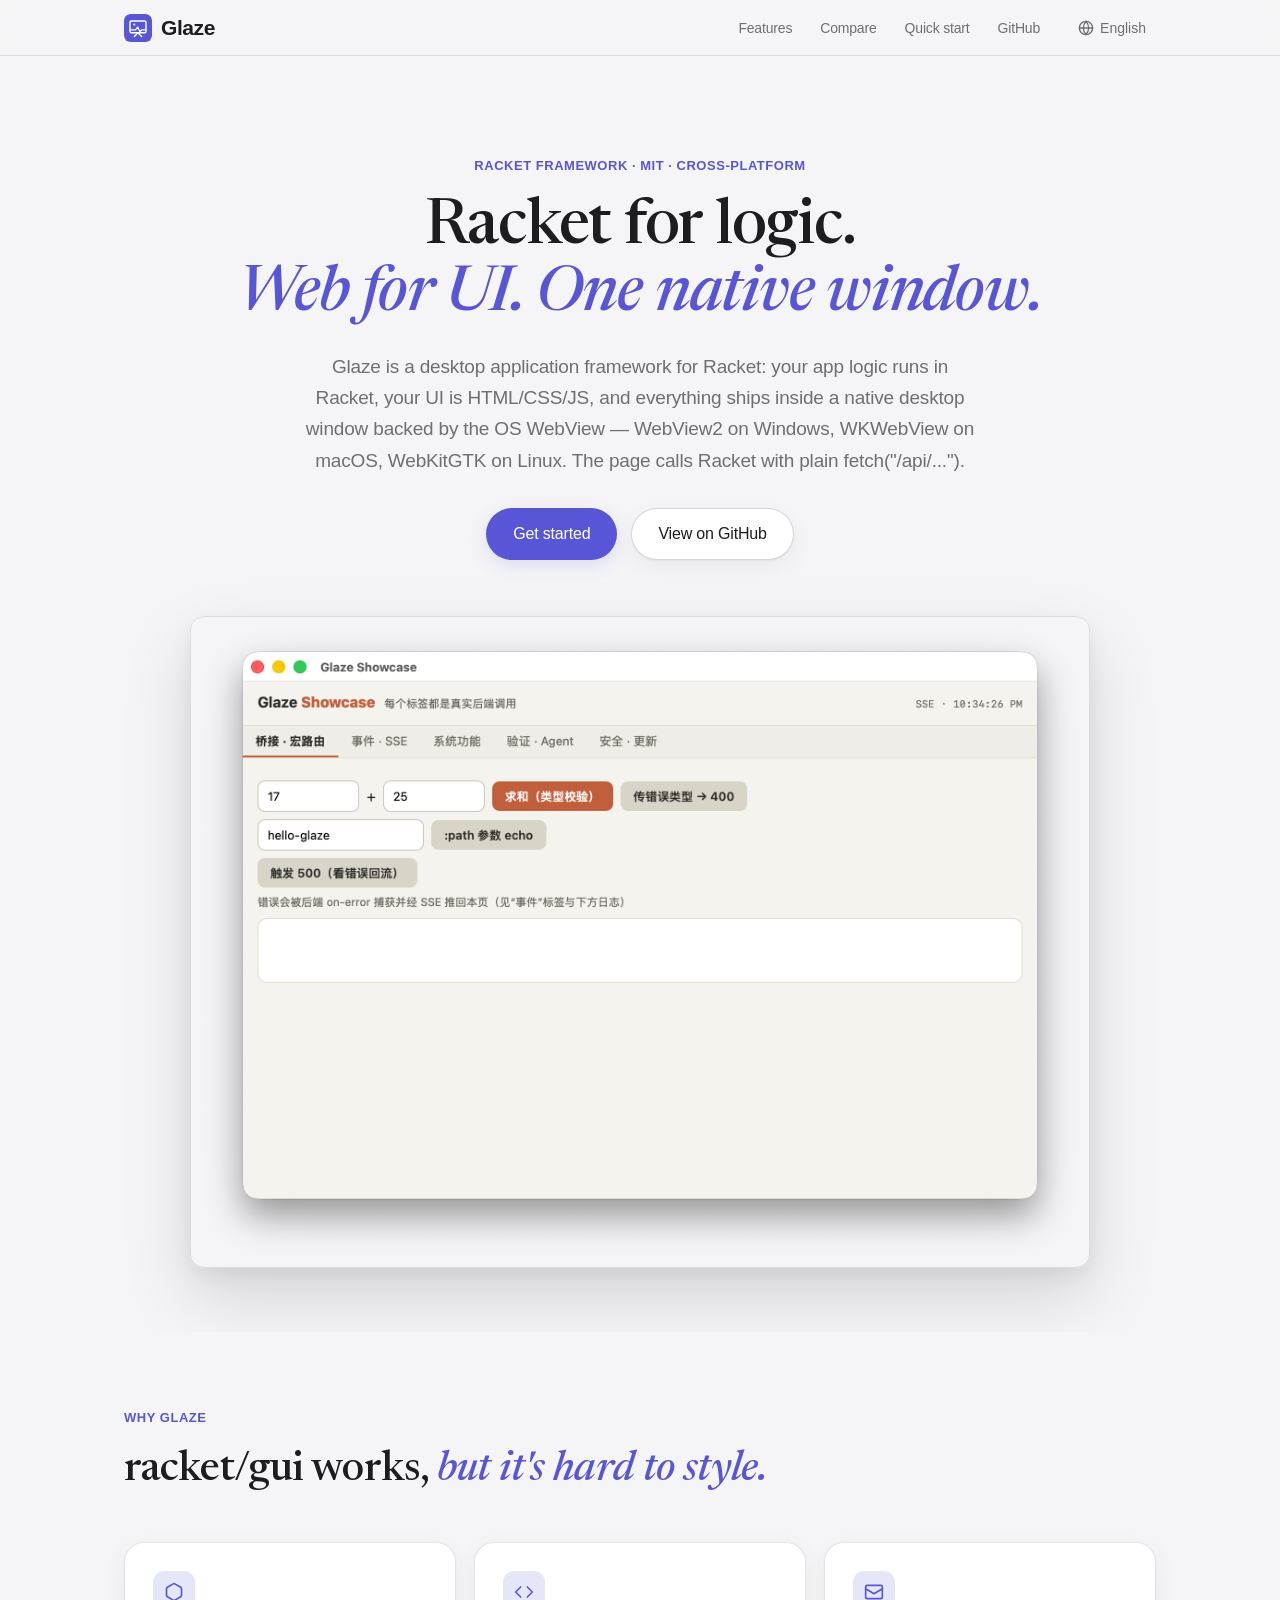
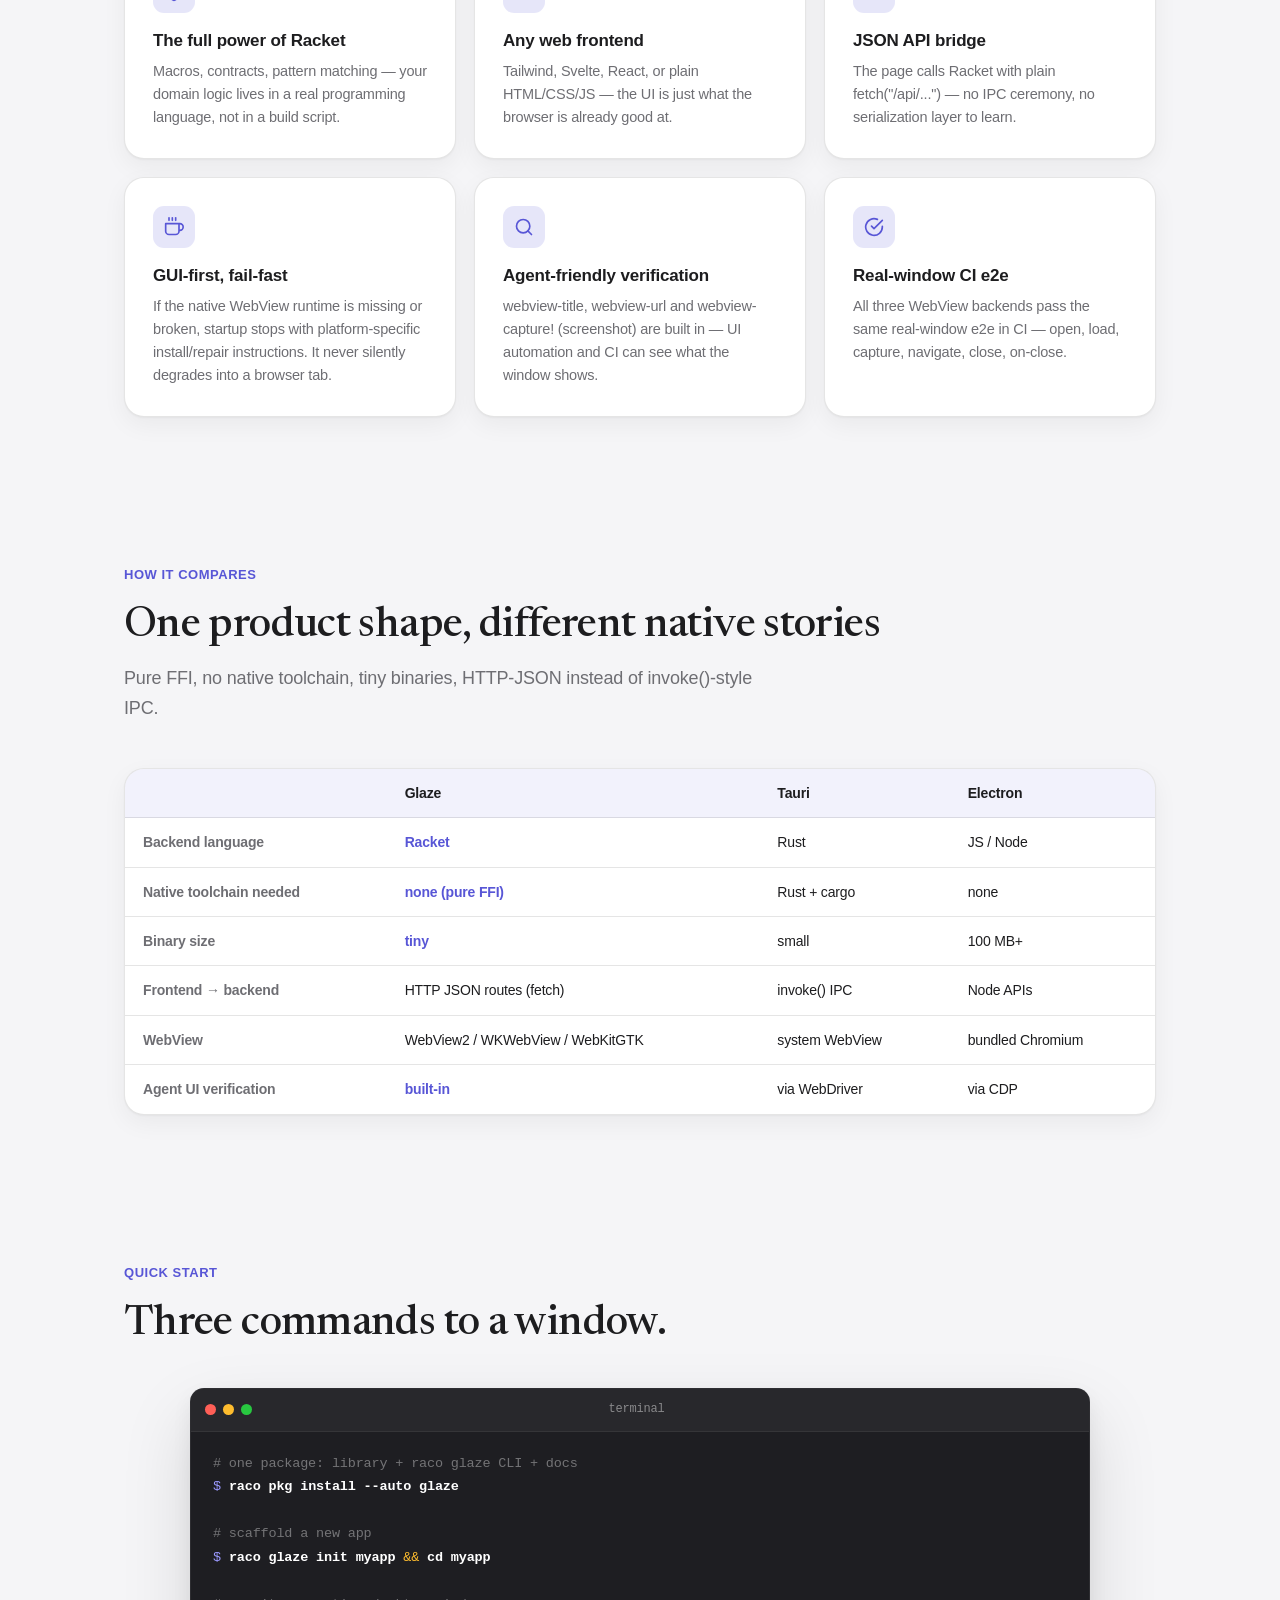
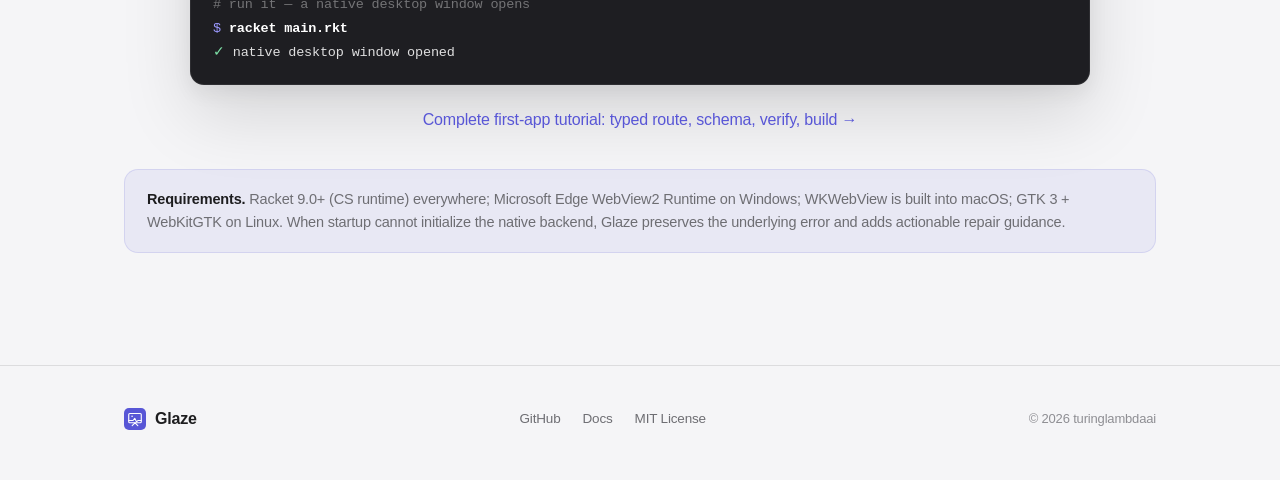
==== commit f34b7f87: "docs(d1): align docs/index.html with canonical first-app walkthrough" ====
--- a/docs/index.html
+++ b/docs/index.html
@@ -242,10 +242,13 @@
 
 <span class="comment"># run it — a native desktop window opens</span>
 <span class="prompt">$</span> <span class="cmd">racket main.rkt</span>
-<span class="ok">✓</span> serving app on 127.0.0.1 · <span class="str">webview window opened</span></div>
-                </div>
-            </div>
-
+<span class="ok">✓</span> native desktop window opened</div>
+                </div>
+            </div>
+
+            <p class="animate-on-scroll" style="margin-top: 22px; text-align: center;">
+                <a href="getting-started.md" data-en="Complete first-app tutorial: typed route, schema, verify, build →" data-zh="完整入门：类型化路由、schema、窗口验证与构建 →">Complete first-app tutorial: typed route, schema, verify, build →</a>
+            </p>
             <div class="callout animate-on-scroll">
                 <strong data-en="Requirements." data-zh="环境要求。">Requirements.</strong>
                 <span data-en=" Racket 9.0+ (CS runtime) everywhere; Microsoft Edge WebView2 Runtime on Windows; WKWebView is built into macOS; GTK 3 + WebKitGTK on Linux. When startup cannot initialize the native backend, Glaze preserves the underlying error and adds actionable repair guidance."
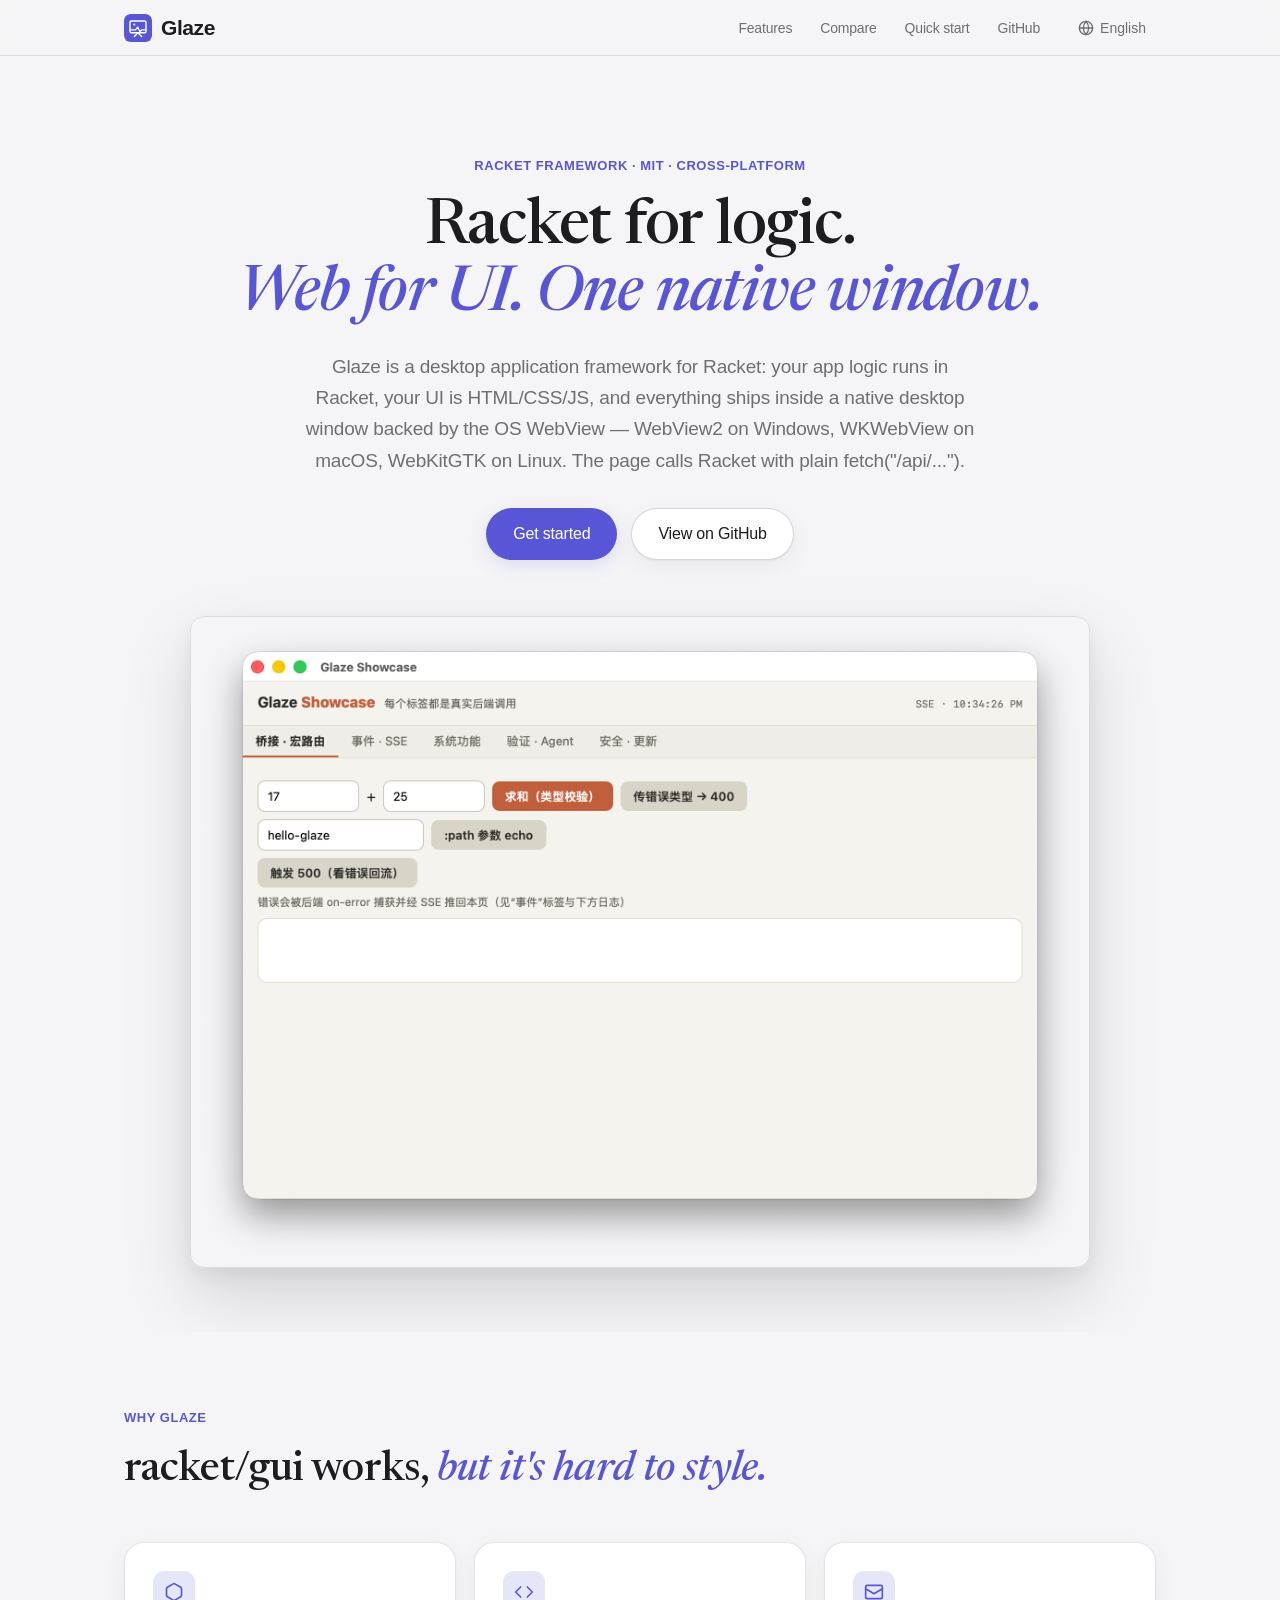
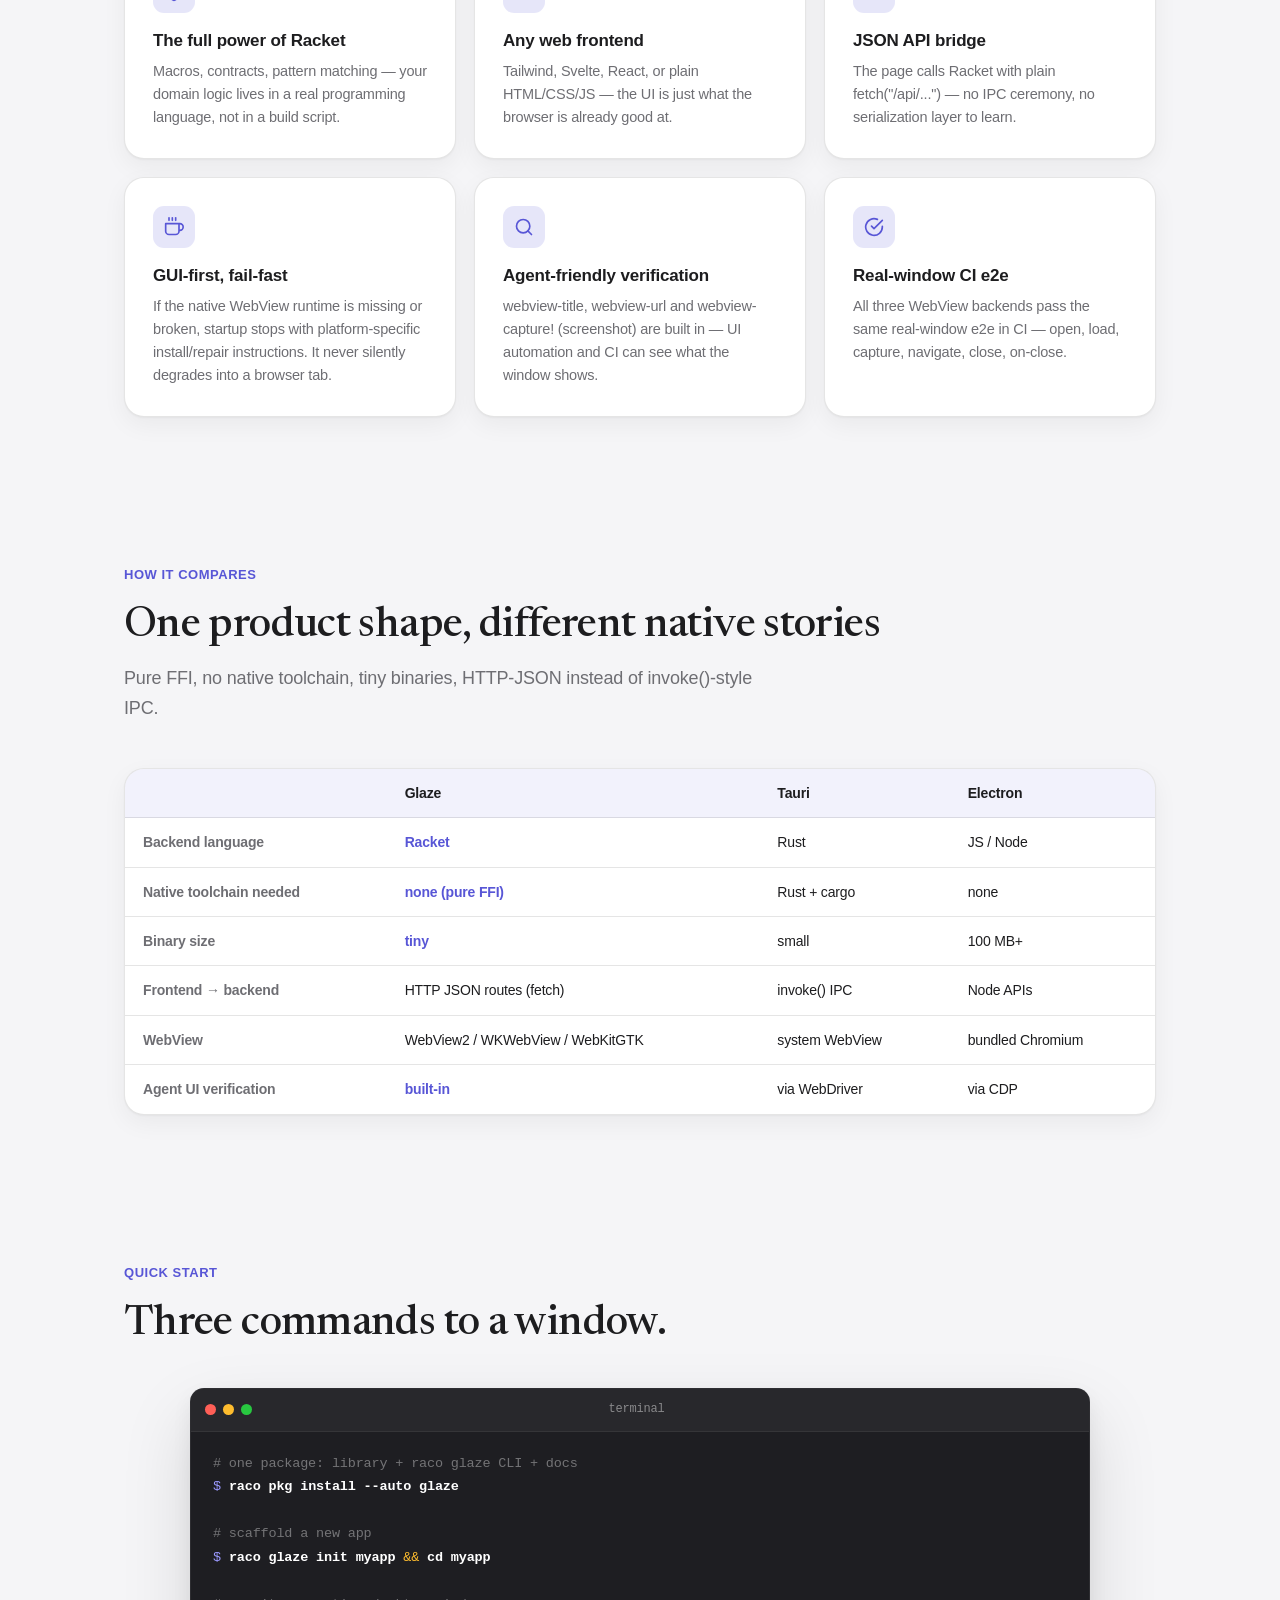
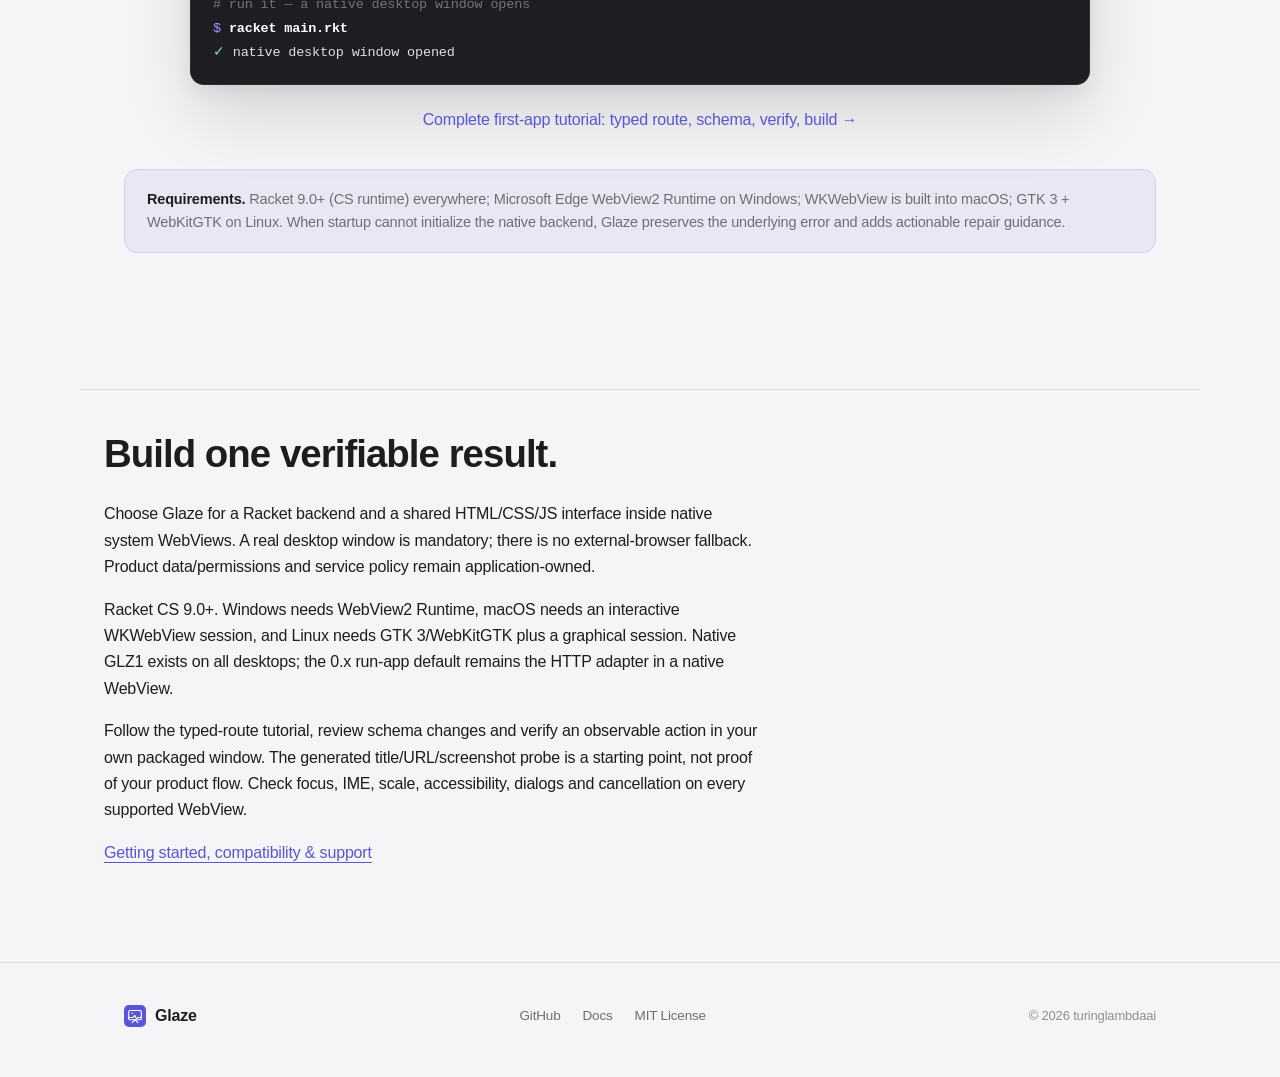
==== commit 4156dca8: "docs: complete bilingual adoption, compatibility and support paths Preserve canonical API/protocol o" ====
--- a/docs/index.html
+++ b/docs/index.html
@@ -27,6 +27,12 @@
             display: block;
         }
     </style>
+<style id="product-start-style">
+.product-start{max-width:1120px;margin:64px auto;padding:32px 24px;border-top:1px solid var(--border,#aaa);font:inherit;line-height:1.65}
+.product-start h2{font-size:clamp(1.7rem,3vw,2.4rem);letter-spacing:-.025em;margin:0 0 16px}.product-start h3{font-size:1.05rem;margin:0 0 10px}.product-start p{margin:0 0 16px;max-width:74ch}.product-start-grid{display:grid;grid-template-columns:repeat(3,minmax(0,1fr));gap:28px;margin:28px 0}.product-start a{text-decoration:underline;text-underline-offset:4px;overflow-wrap:anywhere}.product-start a:focus-visible{outline:2px solid currentColor;outline-offset:5px}.product-start .start-links{display:flex;gap:16px 24px;flex-wrap:wrap}.product-start .start-status{font-weight:600}.product-start .start-limits{font-size:.95em}
+html:lang(en) .reader-zh,html:lang(zh) .reader-en{display:none!important}@media(max-width:700px){.product-start{margin:40px auto;padding:24px 20px}.product-start-grid{grid-template-columns:1fr;gap:18px}}
+</style>
+<style>.lang-menu li.lang-choice{padding:0}.lang-menu .lang-choice button{display:block;width:100%;padding:8px 12px;border:0;background:transparent;color:inherit;font:inherit;text-align:left;cursor:pointer}.lang-menu .lang-choice button:focus-visible{outline:2px solid currentColor;outline-offset:-2px;border-radius:4px}</style>
 </head>
 
 <body>
@@ -59,8 +65,8 @@
                         <span id="current-lang-label" data-en="English" data-zh="简体中文">English</span>
                     </button>
                     <ul class="lang-menu">
-                        <li onclick="setLanguage('en')">English</li>
-                        <li onclick="setLanguage('zh')">简体中文</li>
+                        <li class="lang-choice"><button type="button" onclick="setLanguage('en')">English</button></li>
+                        <li class="lang-choice"><button type="button" onclick="setLanguage('zh')">简体中文</button></li>
                     </ul>
                 </li>
             </ul>
@@ -247,7 +253,7 @@
             </div>
 
             <p class="animate-on-scroll" style="margin-top: 22px; text-align: center;">
-                <a href="getting-started.md" data-en="Complete first-app tutorial: typed route, schema, verify, build →" data-zh="完整入门：类型化路由、schema、窗口验证与构建 →">Complete first-app tutorial: typed route, schema, verify, build →</a>
+                <a href="https://github.com/turinglambdaai/glaze/blob/main/docs/getting-started.md" data-en="Complete first-app tutorial: typed route, schema, verify, build →" data-zh="完整入门：类型化路由、schema、窗口验证与构建 →">Complete first-app tutorial: typed route, schema, verify, build →</a>
             </p>
             <div class="callout animate-on-scroll">
                 <strong data-en="Requirements." data-zh="环境要求。">Requirements.</strong>
@@ -258,7 +264,8 @@
     </section>
 
     <!-- Footer -->
-    <footer>
+    <section id="adoption" class="product-start"><h2 class="reader-en " lang="en">Build one verifiable result.</h2><h2 class="reader-zh " lang="zh">先完成一个可验证的结果。</h2><p class="reader-en " lang="en">Choose Glaze for a Racket backend and a shared HTML/CSS/JS interface inside native system WebViews. A real desktop window is mandatory; there is no external-browser fallback. Product data/permissions and service policy remain application-owned.</p><p class="reader-zh " lang="zh">需要 Racket 后端与共享 HTML/CSS/JS 界面，并运行于系统原生 WebView 时选择 Glaze。必须使用真实桌面窗口，不提供外部浏览器回退；产品数据、权限和服务政策归应用。</p><p class="reader-en " lang="en">Racket CS 9.0+. Windows needs WebView2 Runtime, macOS needs an interactive WKWebView session, and Linux needs GTK 3/WebKitGTK plus a graphical session. Native GLZ1 exists on all desktops; the 0.x run-app default remains the HTTP adapter in a native WebView.</p><p class="reader-zh " lang="zh">需要 Racket CS 9.0+。Windows 需要 WebView2 Runtime，macOS 需要交互式 WKWebView 会话，Linux 需要 GTK 3/WebKitGTK 和图形会话。桌面各端已有原生 GLZ1；0.x 的 run-app 默认仍是在原生 WebView 中使用 HTTP 适配器。</p><p class="reader-en " lang="en">Follow the typed-route tutorial, review schema changes and verify an observable action in your own packaged window. The generated title/URL/screenshot probe is a starting point, not proof of your product flow. Check focus, IME, scale, accessibility, dialogs and cancellation on every supported WebView.</p><p class="reader-zh " lang="zh">按类型化路由教程操作，审阅 schema 变更，并在自己的打包窗口验证可观察操作。生成的标题、URL 和截图探测仅是起点，不能证明产品流程。每个支持的 WebView 都需检查焦点、输入法、缩放、无障碍、对话框和取消。</p><div class="start-links"><a class="reader-en" lang="en" href="https://github.com/turinglambdaai/glaze/blob/main/docs/USING.md">Getting started, compatibility &amp; support</a><a class="reader-zh" lang="zh" href="https://github.com/turinglambdaai/glaze/blob/main/docs/USING.zh-CN.md">入门、兼容与支持</a></div></section>
+<footer>
         <div class="footer-content">
             <div class="footer-brand">
                 <svg width="22" height="22" viewBox="0 0 512 512" fill="none">
@@ -364,4 +371,4 @@
     </script>
 </body>
 
-</html>+</html>
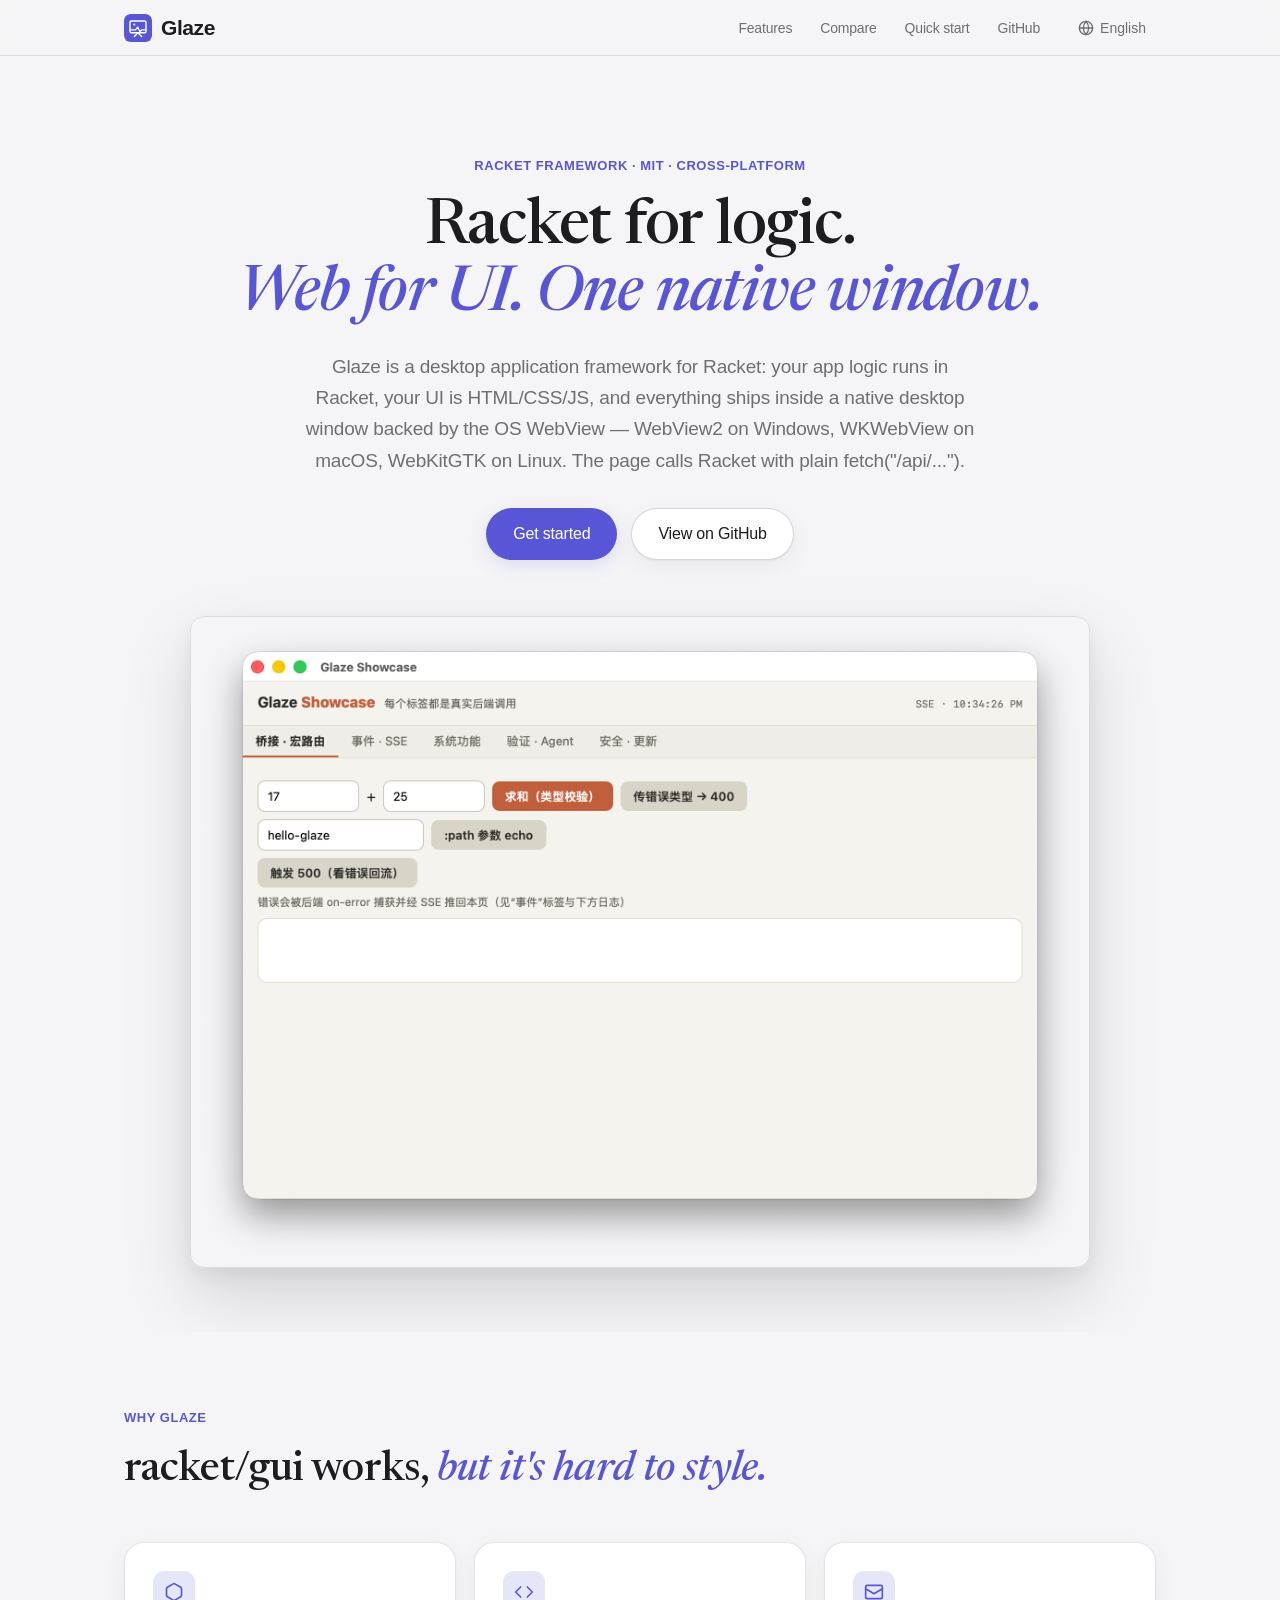
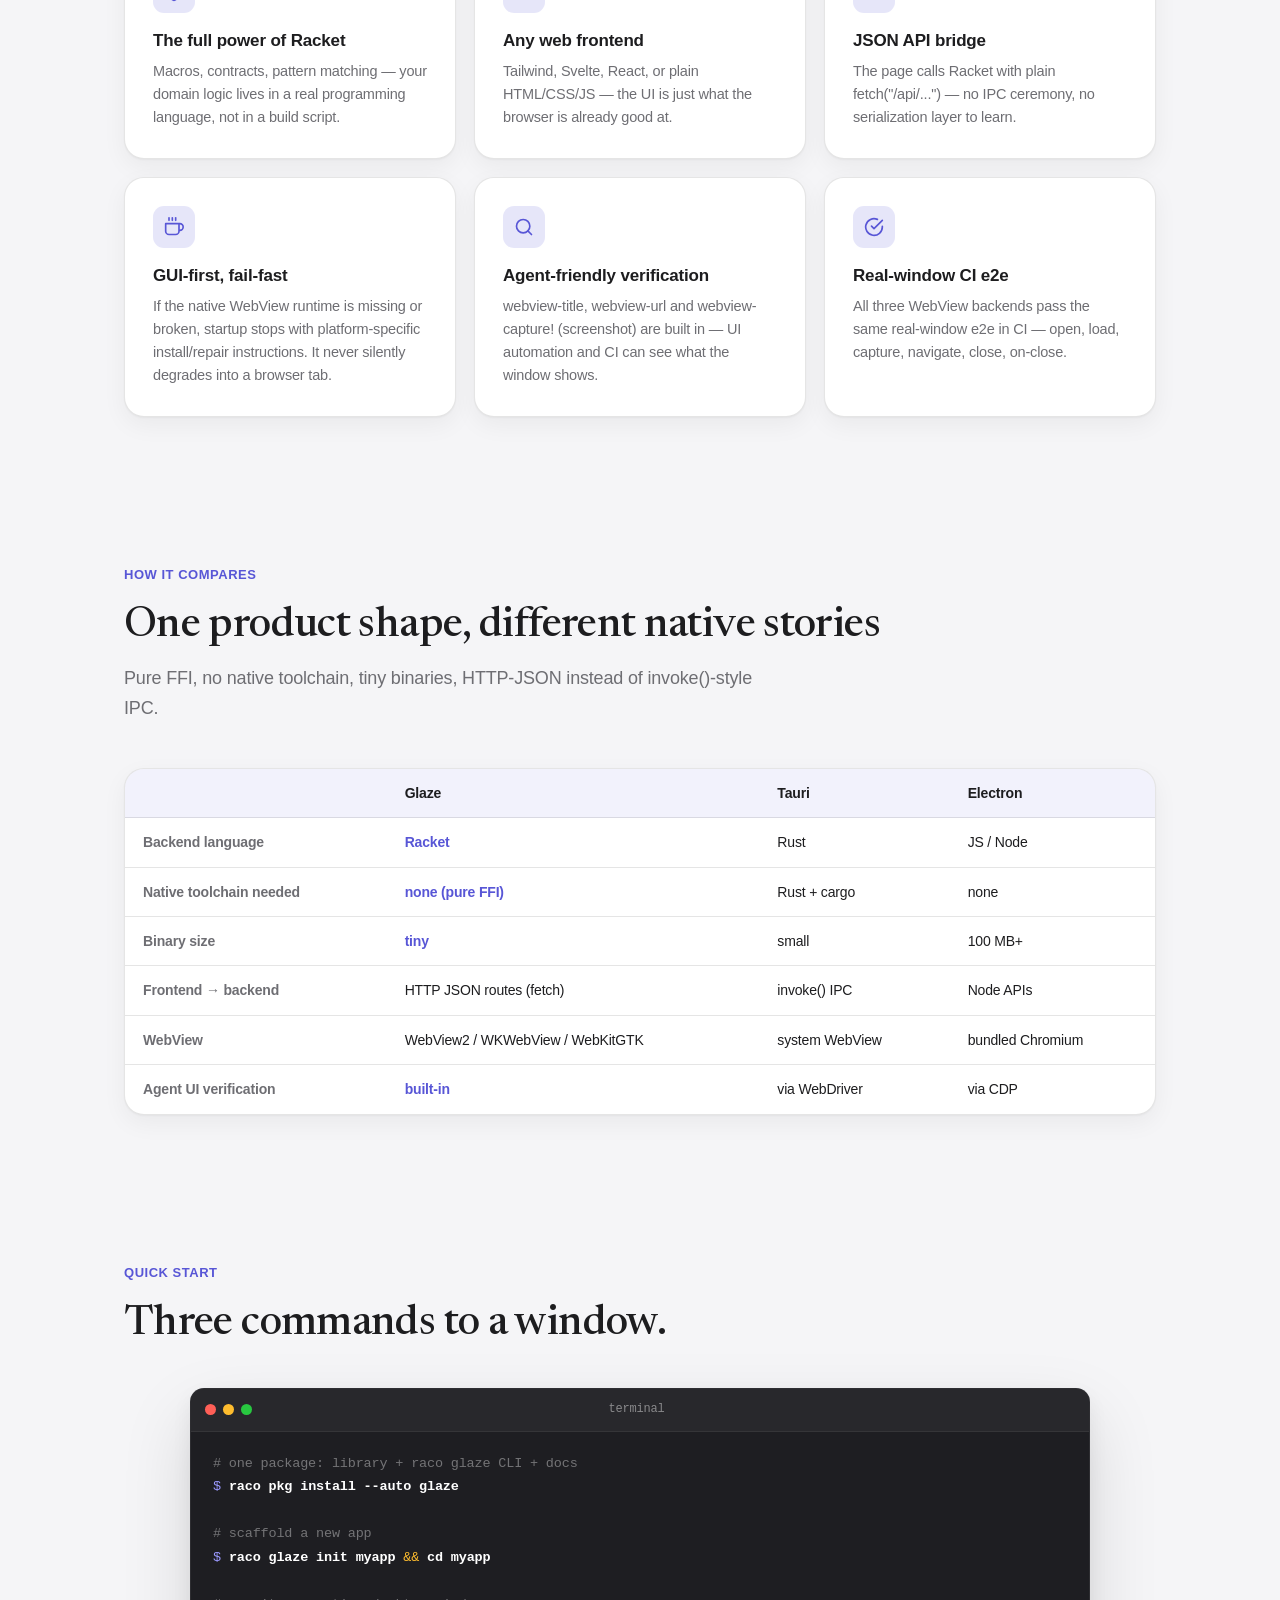
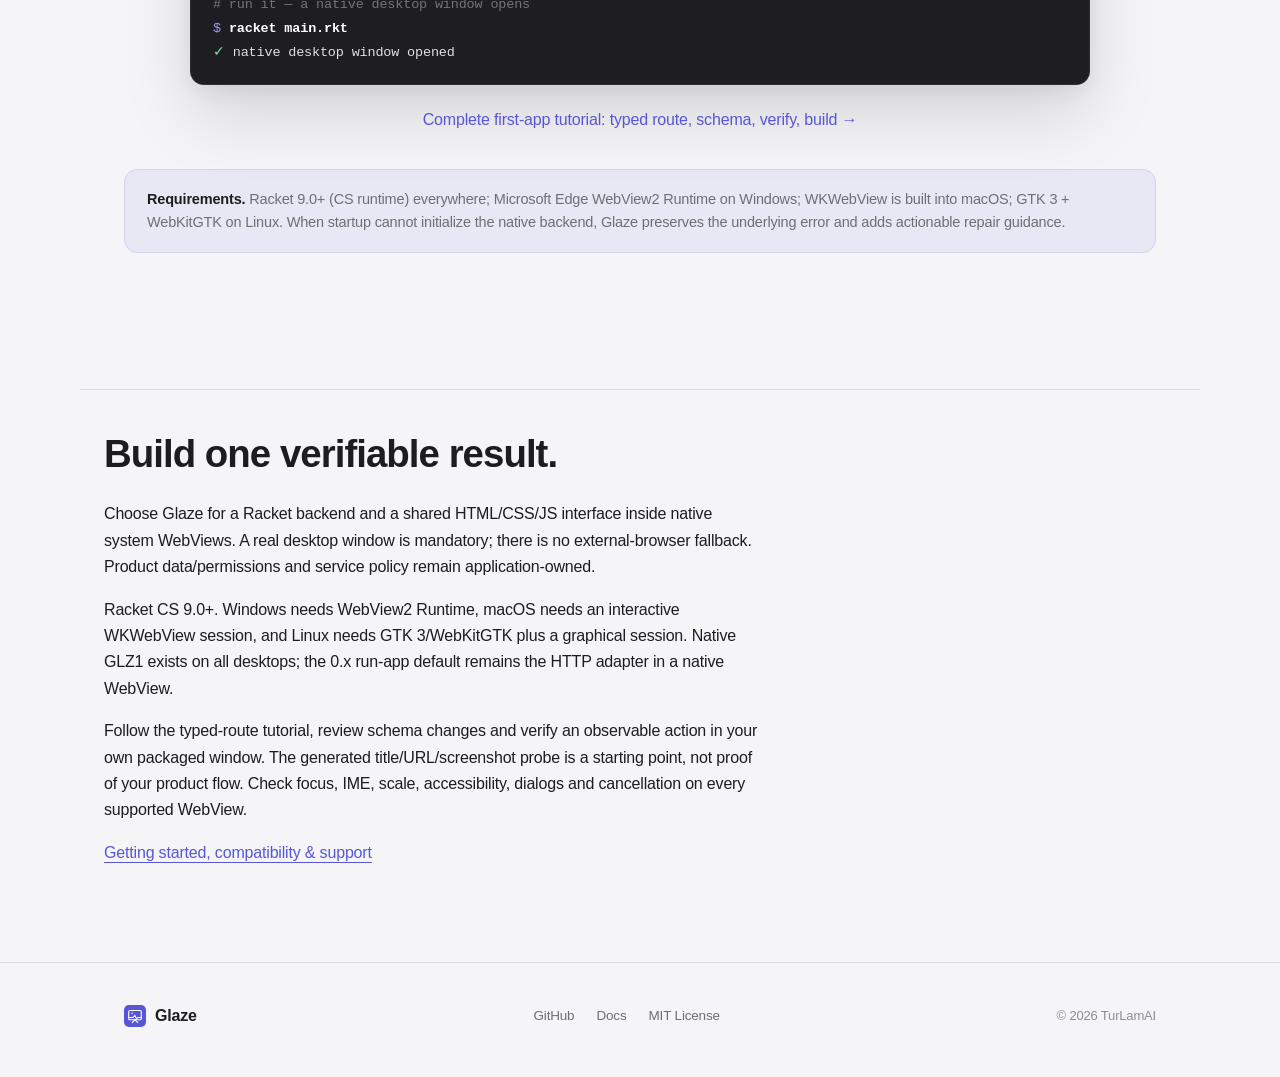
==== commit a607ebac: "docs: finish GitHub handle migration in docs/index.html" ====
--- a/docs/index.html
+++ b/docs/index.html
@@ -54,7 +54,7 @@
                 <li><a href="#features" class="optional" data-en="Features" data-zh="功能">Features</a></li>
                 <li><a href="#compare" class="optional" data-en="Compare" data-zh="对比">Compare</a></li>
                 <li><a href="#start" data-en="Quick start" data-zh="快速上手">Quick start</a></li>
-                <li><a href="https://github.com/turinglambdaai/glaze" class="optional">GitHub</a></li>
+                <li><a href="https://github.com/turlamai/glaze" class="optional">GitHub</a></li>
                 <li class="lang-dropdown-wrapper">
                     <button class="lang-btn" onclick="void 0">
                         <svg width="16" height="16" viewBox="0 0 24 24" fill="none" stroke="currentColor" stroke-width="2" stroke-linecap="round" stroke-linejoin="round">
@@ -89,7 +89,7 @@
 
             <div class="hero-buttons animate-on-scroll">
                 <a href="#start" class="btn btn-primary" data-en="Get started" data-zh="快速上手">Get started</a>
-                <a href="https://github.com/turinglambdaai/glaze" class="btn btn-secondary" data-en="View on GitHub" data-zh="在 GitHub 查看">View on GitHub</a>
+                <a href="https://github.com/turlamai/glaze" class="btn btn-secondary" data-en="View on GitHub" data-zh="在 GitHub 查看">View on GitHub</a>
             </div>
 
             <div class="hero-visual animate-on-scroll">
@@ -253,7 +253,7 @@
             </div>
 
             <p class="animate-on-scroll" style="margin-top: 22px; text-align: center;">
-                <a href="https://github.com/turinglambdaai/glaze/blob/main/docs/getting-started.md" data-en="Complete first-app tutorial: typed route, schema, verify, build →" data-zh="完整入门：类型化路由、schema、窗口验证与构建 →">Complete first-app tutorial: typed route, schema, verify, build →</a>
+                <a href="https://github.com/turlamai/glaze/blob/main/docs/getting-started.md" data-en="Complete first-app tutorial: typed route, schema, verify, build →" data-zh="完整入门：类型化路由、schema、窗口验证与构建 →">Complete first-app tutorial: typed route, schema, verify, build →</a>
             </p>
             <div class="callout animate-on-scroll">
                 <strong data-en="Requirements." data-zh="环境要求。">Requirements.</strong>
@@ -264,7 +264,7 @@
     </section>
 
     <!-- Footer -->
-    <section id="adoption" class="product-start"><h2 class="reader-en " lang="en">Build one verifiable result.</h2><h2 class="reader-zh " lang="zh">先完成一个可验证的结果。</h2><p class="reader-en " lang="en">Choose Glaze for a Racket backend and a shared HTML/CSS/JS interface inside native system WebViews. A real desktop window is mandatory; there is no external-browser fallback. Product data/permissions and service policy remain application-owned.</p><p class="reader-zh " lang="zh">需要 Racket 后端与共享 HTML/CSS/JS 界面，并运行于系统原生 WebView 时选择 Glaze。必须使用真实桌面窗口，不提供外部浏览器回退；产品数据、权限和服务政策归应用。</p><p class="reader-en " lang="en">Racket CS 9.0+. Windows needs WebView2 Runtime, macOS needs an interactive WKWebView session, and Linux needs GTK 3/WebKitGTK plus a graphical session. Native GLZ1 exists on all desktops; the 0.x run-app default remains the HTTP adapter in a native WebView.</p><p class="reader-zh " lang="zh">需要 Racket CS 9.0+。Windows 需要 WebView2 Runtime，macOS 需要交互式 WKWebView 会话，Linux 需要 GTK 3/WebKitGTK 和图形会话。桌面各端已有原生 GLZ1；0.x 的 run-app 默认仍是在原生 WebView 中使用 HTTP 适配器。</p><p class="reader-en " lang="en">Follow the typed-route tutorial, review schema changes and verify an observable action in your own packaged window. The generated title/URL/screenshot probe is a starting point, not proof of your product flow. Check focus, IME, scale, accessibility, dialogs and cancellation on every supported WebView.</p><p class="reader-zh " lang="zh">按类型化路由教程操作，审阅 schema 变更，并在自己的打包窗口验证可观察操作。生成的标题、URL 和截图探测仅是起点，不能证明产品流程。每个支持的 WebView 都需检查焦点、输入法、缩放、无障碍、对话框和取消。</p><div class="start-links"><a class="reader-en" lang="en" href="https://github.com/turinglambdaai/glaze/blob/main/docs/USING.md">Getting started, compatibility &amp; support</a><a class="reader-zh" lang="zh" href="https://github.com/turinglambdaai/glaze/blob/main/docs/USING.zh-CN.md">入门、兼容与支持</a></div></section>
+    <section id="adoption" class="product-start"><h2 class="reader-en " lang="en">Build one verifiable result.</h2><h2 class="reader-zh " lang="zh">先完成一个可验证的结果。</h2><p class="reader-en " lang="en">Choose Glaze for a Racket backend and a shared HTML/CSS/JS interface inside native system WebViews. A real desktop window is mandatory; there is no external-browser fallback. Product data/permissions and service policy remain application-owned.</p><p class="reader-zh " lang="zh">需要 Racket 后端与共享 HTML/CSS/JS 界面，并运行于系统原生 WebView 时选择 Glaze。必须使用真实桌面窗口，不提供外部浏览器回退；产品数据、权限和服务政策归应用。</p><p class="reader-en " lang="en">Racket CS 9.0+. Windows needs WebView2 Runtime, macOS needs an interactive WKWebView session, and Linux needs GTK 3/WebKitGTK plus a graphical session. Native GLZ1 exists on all desktops; the 0.x run-app default remains the HTTP adapter in a native WebView.</p><p class="reader-zh " lang="zh">需要 Racket CS 9.0+。Windows 需要 WebView2 Runtime，macOS 需要交互式 WKWebView 会话，Linux 需要 GTK 3/WebKitGTK 和图形会话。桌面各端已有原生 GLZ1；0.x 的 run-app 默认仍是在原生 WebView 中使用 HTTP 适配器。</p><p class="reader-en " lang="en">Follow the typed-route tutorial, review schema changes and verify an observable action in your own packaged window. The generated title/URL/screenshot probe is a starting point, not proof of your product flow. Check focus, IME, scale, accessibility, dialogs and cancellation on every supported WebView.</p><p class="reader-zh " lang="zh">按类型化路由教程操作，审阅 schema 变更，并在自己的打包窗口验证可观察操作。生成的标题、URL 和截图探测仅是起点，不能证明产品流程。每个支持的 WebView 都需检查焦点、输入法、缩放、无障碍、对话框和取消。</p><div class="start-links"><a class="reader-en" lang="en" href="https://github.com/turlamai/glaze/blob/main/docs/USING.md">Getting started, compatibility &amp; support</a><a class="reader-zh" lang="zh" href="https://github.com/turlamai/glaze/blob/main/docs/USING.zh-CN.md">入门、兼容与支持</a></div></section>
 <footer>
         <div class="footer-content">
             <div class="footer-brand">
@@ -278,11 +278,11 @@
                 Glaze
             </div>
             <div class="footer-links">
-                <a href="https://github.com/turinglambdaai/glaze">GitHub</a>
-                <a href="https://github.com/turinglambdaai/glaze/blob/main/README.md#quick-start">Docs</a>
-                <a href="https://github.com/turinglambdaai/glaze/blob/main/LICENSE">MIT License</a>
-            </div>
-            <div class="footer-note">© 2026 turinglambdaai</div>
+                <a href="https://github.com/turlamai/glaze">GitHub</a>
+                <a href="https://github.com/turlamai/glaze/blob/main/README.md#quick-start">Docs</a>
+                <a href="https://github.com/turlamai/glaze/blob/main/LICENSE">MIT License</a>
+            </div>
+            <div class="footer-note">© 2026 TurLamAI</div>
         </div>
     </footer>
 
--- a/docs/styles.css
+++ b/docs/styles.css
@@ -16,7 +16,7 @@
 }
 
 /*
- * Shared product-site stylesheet — turinglambdaai family design system.
+ * Shared product-site stylesheet — TurLamAI family design system.
  * Same token skeleton as taskly.jrtx.site; each site overrides the accent
  * variables in a small inline <style> block in its <head>.
  */
